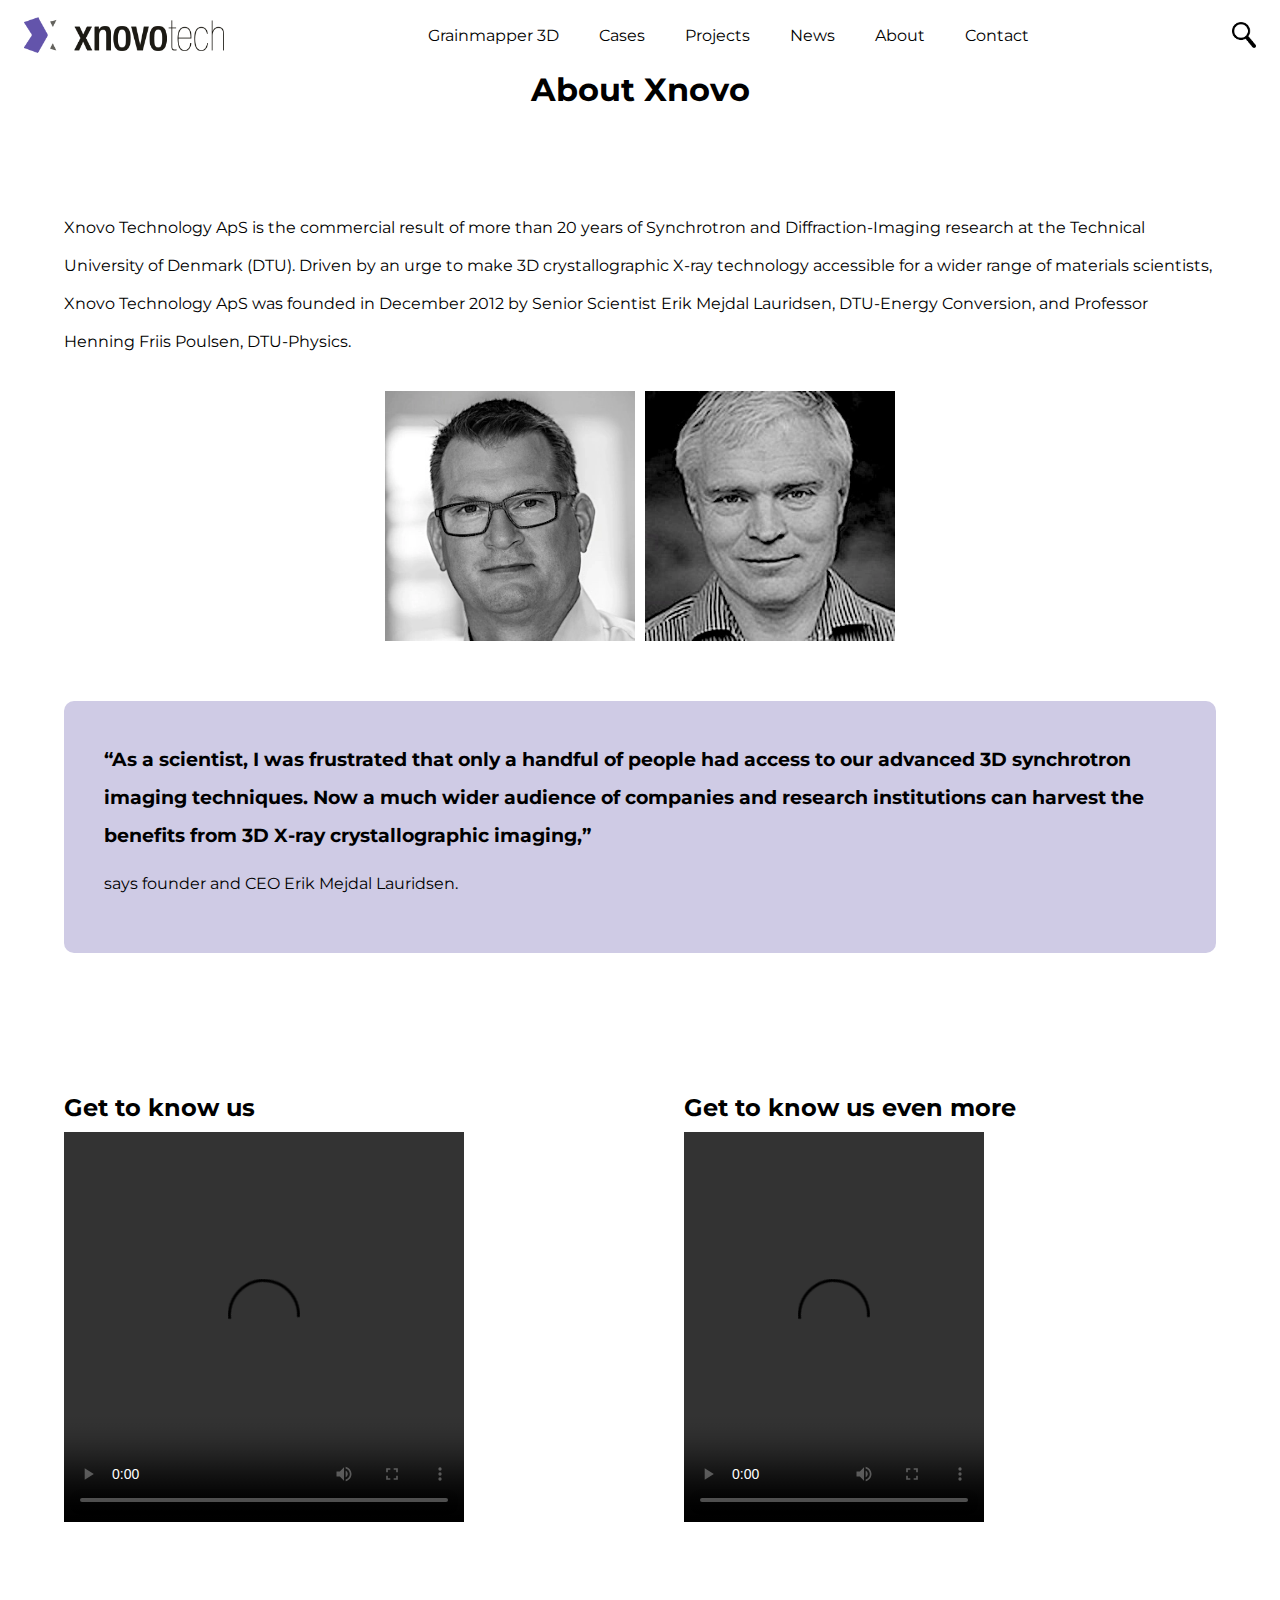
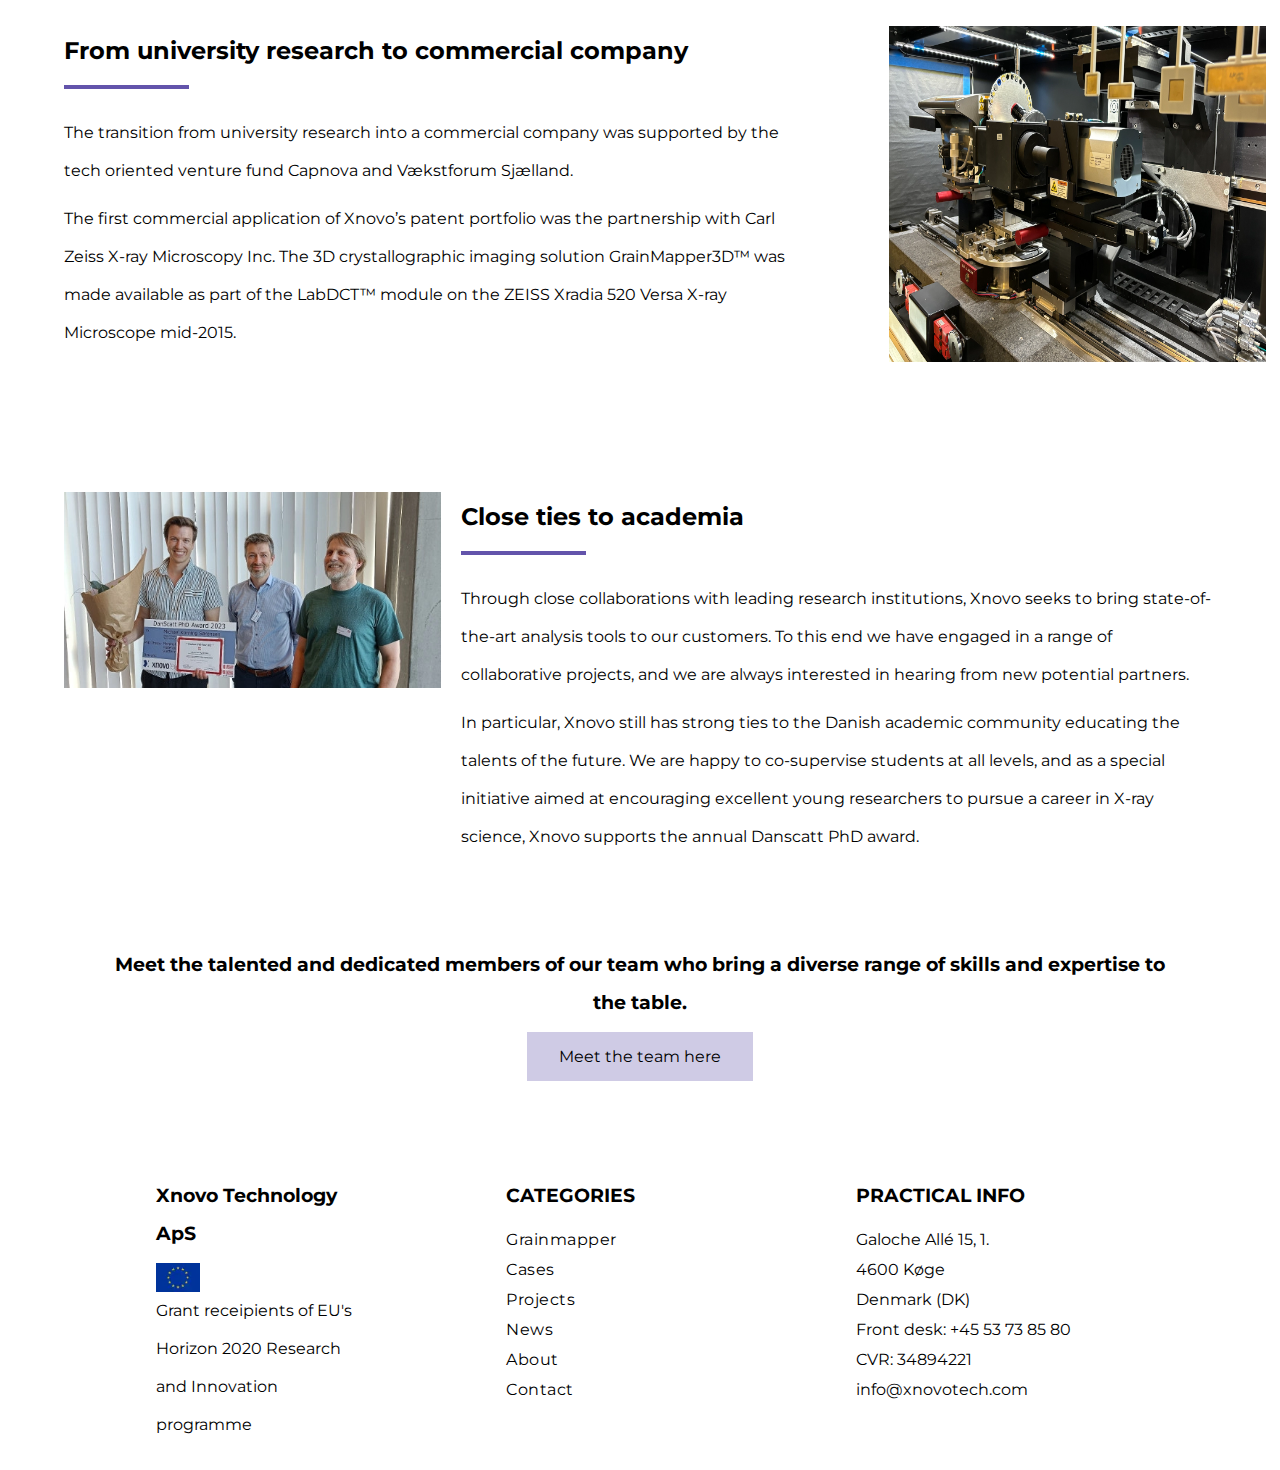
==== about.html @ a4679965 "header" ====
<!DOCTYPE html>
<html lang="da">

<head>
    <meta charset="UTF-8">
    <meta name="viewport" content="width=device-width, initial-scale=1.0">
    <title>About</title>
    <meta name="robots" content="noindex">

    <link rel="stylesheet" href="styles/general.css">
    <link rel="stylesheet" href="styles/about.css">
    <link rel="preconnect" href="https://fonts.gstatic.com" crossorigin>
    <link href="https://fonts.googleapis.com/css2?family=Montserrat&display=swap" rel="stylesheet">
    <link rel="preconnect" href="https://fonts.googleapis.com">
    <link rel="preconnect" href="https://fonts.gstatic.com" crossorigin>
    <link href="https://fonts.googleapis.com/css2?family=Montserrat:wght@700&display=swap" rel="stylesheet">
    <link rel="icon" href="img/favicon_io (4)/favicon.ico" type="image/x-icon" />
</head>

<body>
    <header>
        <nav>
            <ul class="navbar">
                <a href="index.html">
                    <img src="img/logo.webp" alt="Logo" class="logo">
                </a>
                <ul class="nav-menu">
                    <li><a href="grainmapper.html">Grainmapper 3D</a></li>
                    <li><a href="cases.html">Cases</a></li>
                    <li><a href="projects.html">Projects</a></li>
                    <li><a href="news.html">News</a></li>
                    <li><a class="active" href="about.html">About</a></li>
                    <li><a href="contact.html">Contact</a></li>
                </ul>
                <div class="hamburger">
                    <span class="bar"></span>
                    <span class="bar"></span>
                    <span class="bar"></span>
                </div>
                <div class="ikon">
                    <img src="img/sog.webp" id="sog_img" alt="Søg ikon" onclick="toggleSearch()" />
                </div>
            </ul>
            <div id="searchContainer">
                <input type="søg" id="searchInput" placeholder="Søg på hjemmesiden" />
                <button onclick="search()">Søg</button>
                <div id="searchResults"></div>
            </div>

        </nav>


    </header>
    <main>
        <h1>About Xnovo</h1>
        <div class="grid_1_1">
            <div class="text-container">
                <p>Xnovo Technology ApS is the commercial result of more than 20 years of Synchrotron and
                    Diffraction-Imaging research at the Technical University of Denmark (DTU).

                    Driven by an urge to make 3D crystallographic X-ray technology accessible for a wider range of
                    materials scientists, Xnovo Technology ApS was founded in December 2012 by Senior Scientist Erik
                    Mejdal Lauridsen, DTU-Energy Conversion, and Professor Henning Friis Poulsen, DTU-Physics.</p>
            </div>
            <div class="image-container">
                <img src="img/erikml.webp" alt="erik">
                <img src="img/hfp.webp" alt="henning">
            </div>
        </div>
        <div class="citat">
            <h3>“As a scientist, I was frustrated that only a handful of people had access to our advanced 3D
                synchrotron imaging techniques. Now a much wider audience of companies and research institutions can
                harvest the benefits from 3D X-ray crystallographic imaging,” </h3>
            <p>says founder and CEO Erik Mejdal
                Lauridsen.</p>
        </div>

        <div class="grid_1_2" id="videoes">
            <div>
                <h2>Get to know us</h2>
                <video controls src="http://signeaml.dk/kea/05_indhold/xnovo_short1.mp4" class="short_video"></video>
            </div>
            <div>
                <h2>Get to know us even more</h2>
                <video controls src="http://signeaml.dk/kea/05_indhold/xnovo_long.mp4" class="long_video"></video>
            </div>
        </div>

        <div class="grid_2_1">

            <div class="tekst">
                <h2>From university research to commercial company</h2>
                <hr>
                <p>The transition from university research into a commercial company was supported by the tech oriented
                    venture fund Capnova and Vækstforum Sjælland.</p>
                <p> The first commercial application of Xnovo’s patent portfolio was the partnership with Carl Zeiss
                    X-ray Microscopy Inc. The 3D crystallographic imaging solution GrainMapper3D™ was made available as
                    part of the LabDCT™ module on the ZEISS Xradia 520 Versa X-ray Microscope mid-2015.</p>
            </div>
            <div class="image-container3">
                <img src="img/about_xnovo.webp" alt="billede">
            </div>
        </div>

        <div class="grid_1_2" id="vendes_om">
            <div class="image-container2">
                <img src="img/phdpris.webp" alt="billede">
            </div>
            <div">
                <h2>Close ties to academia</h2>
                <hr>
                <p>Through close collaborations with leading research institutions, Xnovo seeks to bring
                    state-of-the-art analysis tools to our customers. To this end we have engaged in a range of
                    collaborative projects, and we are always interested in hearing from new potential partners.</p>
                <p>
                    In particular, Xnovo still has strong ties to the Danish academic community educating the talents of
                    the future. We are happy to co-supervise students at all levels, and as a special initiative aimed
                    at encouraging excellent young researchers to pursue a career in X-ray science, Xnovo supports the
                    annual Danscatt PhD award.</p>
        </div>
        </div>
        <div class="meet_team">
            <h3>Meet the talented and dedicated members of our team who bring a diverse range of skills and expertise to
                the table.</h3>
            <div id="knap"> <a href="contact.html"><button>Meet the team here</button></a>
            </div>
    </main>
    <footer>
        <div class="row footer-columns">
            <article>
                <h3 class="footer-column_title">Xnovo Technology ApS</h3>
                <img src="img/eu_small.webp" alt="billede af eu-flag">
                <p>Grant receipients of EU's Horizon 2020 Research and Innovation programme</p>


            </article>
            <article>
                <h3 class="footer-column_title">CATEGORIES</h3>
                <ul class="footer-column_list">
                    <li> <a href="grainmapper.html">Grainmapper</a></li>
                    <li> <a href="cases.html">Cases</a></li>
                    <li> <a href="projects.html">Projects</a></li>
                    <li> <a href="news.html">News</a></li>
                    <li> <a href="about.html">About</a></li>
                    <li> <a href="contact.html">Contact</a></li>
                </ul>
            </article>
            <article>
                <h3 class="footer-column_title">PRACTICAL INFO</h3>
                <ul class="footer-column_list">
                    <li>Galoche Allé 15, 1.</li>
                    <li>4600 Køge</li>
                    <li>Denmark (DK)</li>
                    <li>Front desk: +45 53 73 85 80</li>
                    <li>CVR: 34894221</li>
                    <li>info@xnovotech.com</li>
                </ul>
            </article>
        </div>
    </footer>
    <script src="java.js"></script>
</body>

</html>
---- styles/general.css ----
/** @format */

* {
  margin: 0;
  padding: 0;
  box-sizing: border-box;
}

img {
  width: 100%;
  height: auto;
  display: block;
}

body {
  margin: 0;
  font-family: "Montserrat", sans-serif;
}

main {
  padding-left: 5%;
  padding-right: 5%;
}

.footer {
  background-color: #cfcbe5;
}

footer img {
  width: 20%;
}

.row {
  display: flex;
  flex-direction: row;
  max-width: 62.5rem;
  margin-right: auto;
  margin-left: auto;
  gap: 100px;
}

.footer-columns > * {
  padding: 1rem;
  flex-basis: 25%;
}

.footer-column_list {
  list-style: none;
  line-height: 30px;
}

.footer-column_title {
  padding-bottom: 10px;
}

.footer-column_list a {
  letter-spacing: 0.5px;
  text-transform: initial;
  font-weight: normal;
  color: black;
  text-decoration: none;
  padding-top: 10px;
}

.footer-column_list a:hover {
  color: #6354ab;
}

@media (min-width: 850px) {
  .grid_1_1 {
    display: grid;
    grid-template-columns: 1fr 1fr;
    gap: 20px;
    padding-top: 100px;
  }
  .grid_2_1 {
    display: grid;
    grid-template-columns: 2fr 1fr;
    gap: 20px;
    padding-top: 100px;
  }
  .grid_1_2 {
    display: grid;
    grid-template-columns: 1fr 2fr;
    gap: 20px;
    padding-top: 100px;
  }

  .navbar {
    min-height: 70px;
    display: flex;
    justify-content: space-between;
    align-items: center;
    padding: 0 24px;
  }

  .nav-menu {
    display: flex;
    justify-content: space-between;
    align-items: center;
    gap: 40px;
  }
}

li {
  list-style: none;
}
a {
  color: black;
  text-decoration: none;
}

.logo {
  width: 200px;
}

.ikon {
  width: 24px;
  justify-self: end;
}

.nav-menu :hover {
  background-color: #6354ab;
}

.hamburger {
  display: none;
  cursor: pointer;
}

@media (max-width: 850px) {
  .nav-menu {
    display: flex;
    justify-content: space-between;
    min-height: 70px;
    align-items: center;
    gap: 30px;
  }
  .bar {
    display: block;
    width: 25px;
    height: 3px;
    margin: 5px auto;
    -webkit-transition: all 0.3s ease-in-out;
    transition: all 0.3s ease-in-out;
    background-color: black;
  }
  .hamburger {
    display: block;
  }
  .hamburger.active .bar:nth-child(2) {
    opacity: 0;
  }
  .hamburger.active .bar:nth-child(1) {
    transform: translateY(8px) rotate(45deg);
  }
  .hamburger.active .bar:nth-child(13) {
    transform: translateY(-8px) rotate(-45deg);
  }

  .nav-menu {
    position: fixed;
    left: -100%;
    top: 70px;
    gap: 0;
    flex-direction: column;
    background-color: #6354ab;
    width: 100%;
    text-align: center;
    transition: 0.3s;
  }
  .nav-menu li a {
    margin: 16px 0;
  }

  .nav-menu .active {
    left: 0;
  }

  .navbar {
    min-height: 70px;
    display: grid;
    grid-template-columns: 6fr 0.5fr 0.75fr;
    align-items: center;
    padding: 0 24px;
  }
}
---- styles/about.css ----
/** @format */

h1 {
  text-align: center;
}

h2 {
  padding-top: 10px;
}

p,
h3,
h4 {
  line-height: 38px;
  padding-bottom: 10px;
}

hr {
  display: block;
  width: 125px;
  height: 4px;
  background: #6354ab;
  margin: 20px 0 25px 0;
  border: 0;
}

.citat {
  background: #cfcbe5;
  padding: 40px;
  border-radius: 10px;
  margin-top: 60px;
}
.meet_team {
  text-align: center;
  margin: 80px 50px 80px 50px;
}
button {
  background-color: #cfcbe5;
  border: none;
  padding: 15px 32px;
  text-align: center;
  text-decoration: none;
  display: inline-block;
  font-size: 16px;
  font-family: "Montserrat", sans-serif;
  object-position: 100%;
}

button:hover {
  box-shadow: 0 12px 16px 0 rgba(0, 0, 0, 0.24),
    0 17px 50px 0 rgba(0, 0, 0, 0.19);
}

.grid_1_1 {
  display: flex;
  flex-direction: column;
  align-content: center;
}

.short_video {
  height: 400px;
  width: 400px;
  padding-top: 10px;
}

.long_video {
  height: 400px;
  width: auto;
  padding-top: 10px;
}

#videoes {
  justify-items: center;
}

@media (max-width: 800px) {
  .long_video {
    width: 100%;
    height: auto;
  }
}

.image-container img {
  max-width: 100%;
  height: auto;
  width: 250px;
}

.image-container {
  display: flex;
  gap: 10px;
  justify-content: center;
}

.text-container p {
  margin: 0;
}

.grid_1_2 {
  align-content: center;
  justify-content: space-between;
  margin-top: 30px;
}

.grid_1_3 {
  display: flex;
  flex-direction: row-reverse;
  align-content: center;
  justify-content: space-between;
  margin-top: 100px;
}

.image-container3 {
  width: 100%;
  display: flex;
  gap: 10px;
  margin-left: 50px;
}

.image-container3 img {
  max-width: 100%;
  height: auto;
  width: 400px;
}

#searchContainer {
  display: none;
  position: absolute;
  top: 40px;
  right: 20px;
  background-color: #fff;
  box-shadow: 0 2px 5px rgba(0, 0, 0, 0.1);
  padding: 10px;
  border-radius: 4px;
}

#searchContainer.active {
  display: block;
}

.scearch {
  display: flex;
  flex-direction: row;
  flex-wrap: nowrap;
  justify-content: space-between;
  align-items: center;
  padding: 10px;
}

#searchInput {
  width: 150px;
  padding: 8px;
  border: 1px solid #ccc;
  border-radius: 4px;
  margin-right: 5px;
}

#searchInput:focus {
  outline: none;
  border-color: #6354ab;
}

#searchButton {
  background-color: #6354ab;
  border: none;
  padding: 10px;
  border-radius: 4px;
  cursor: pointer;
}
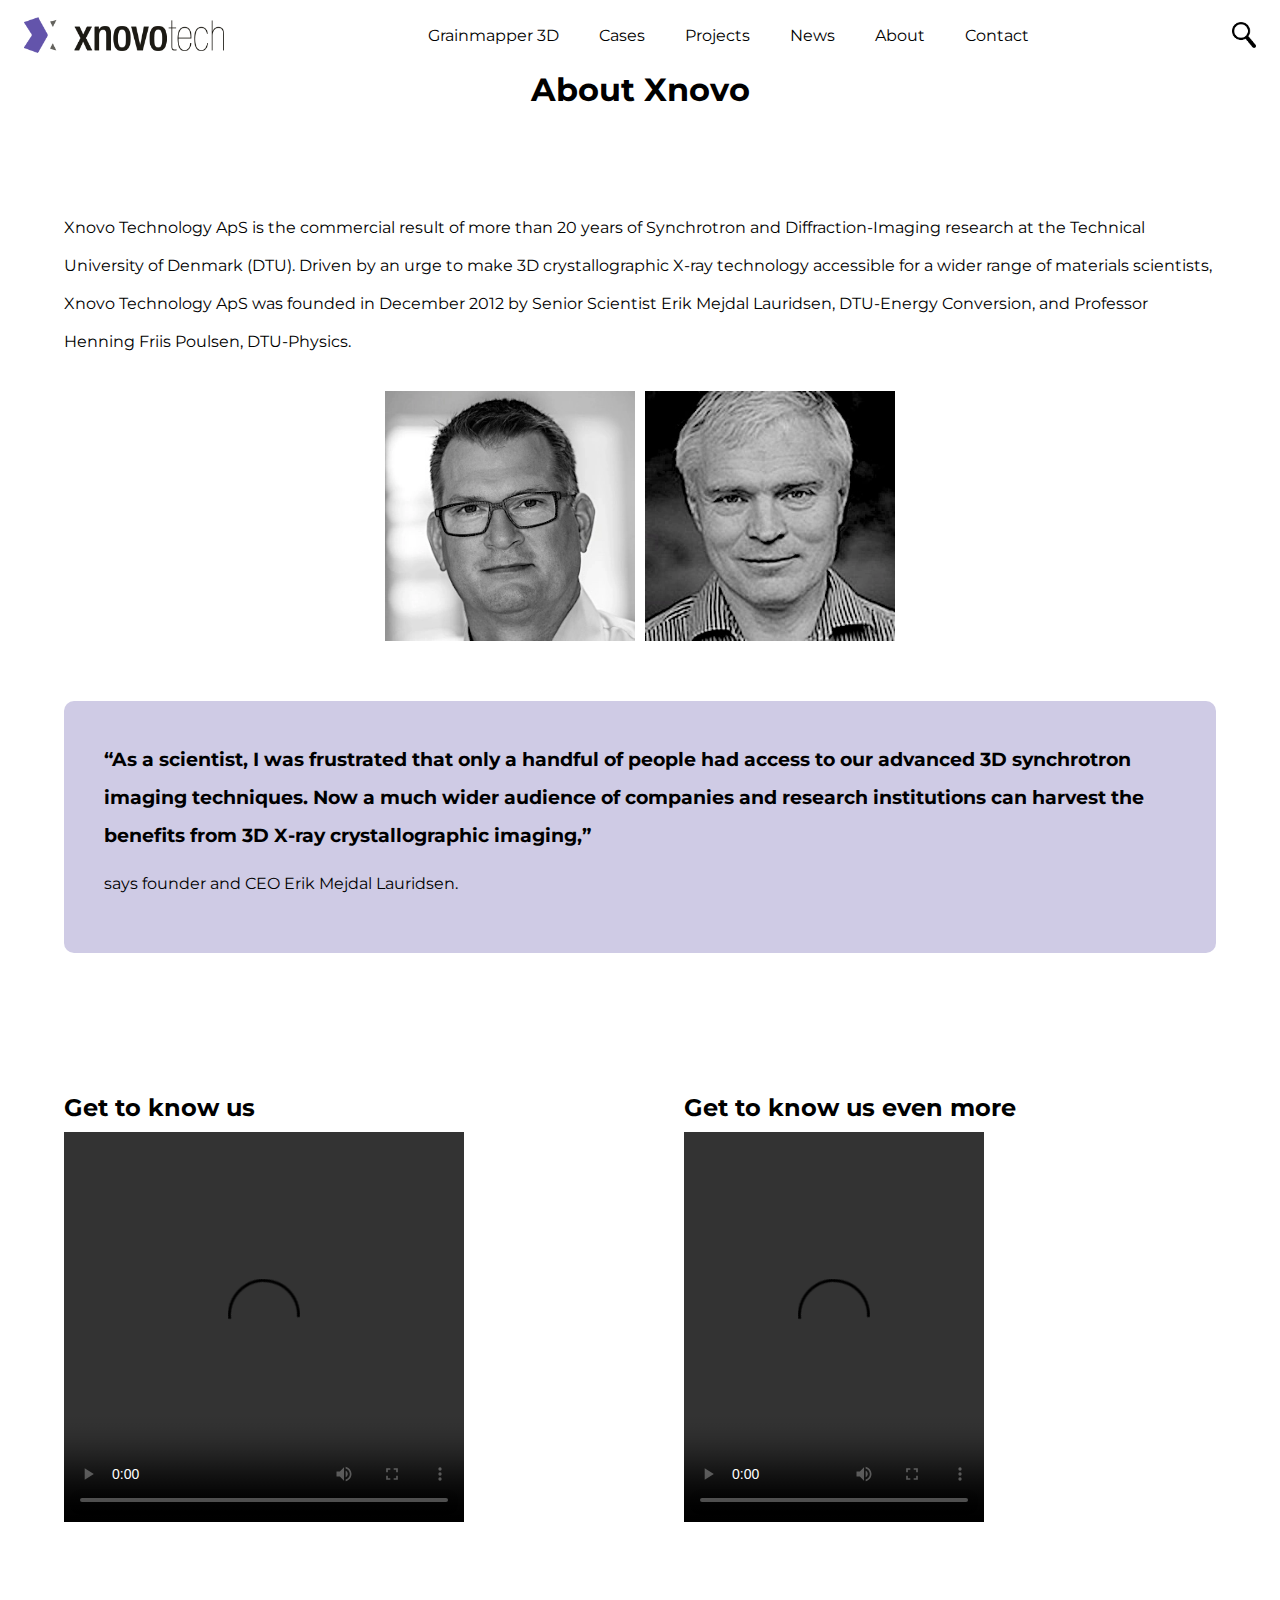
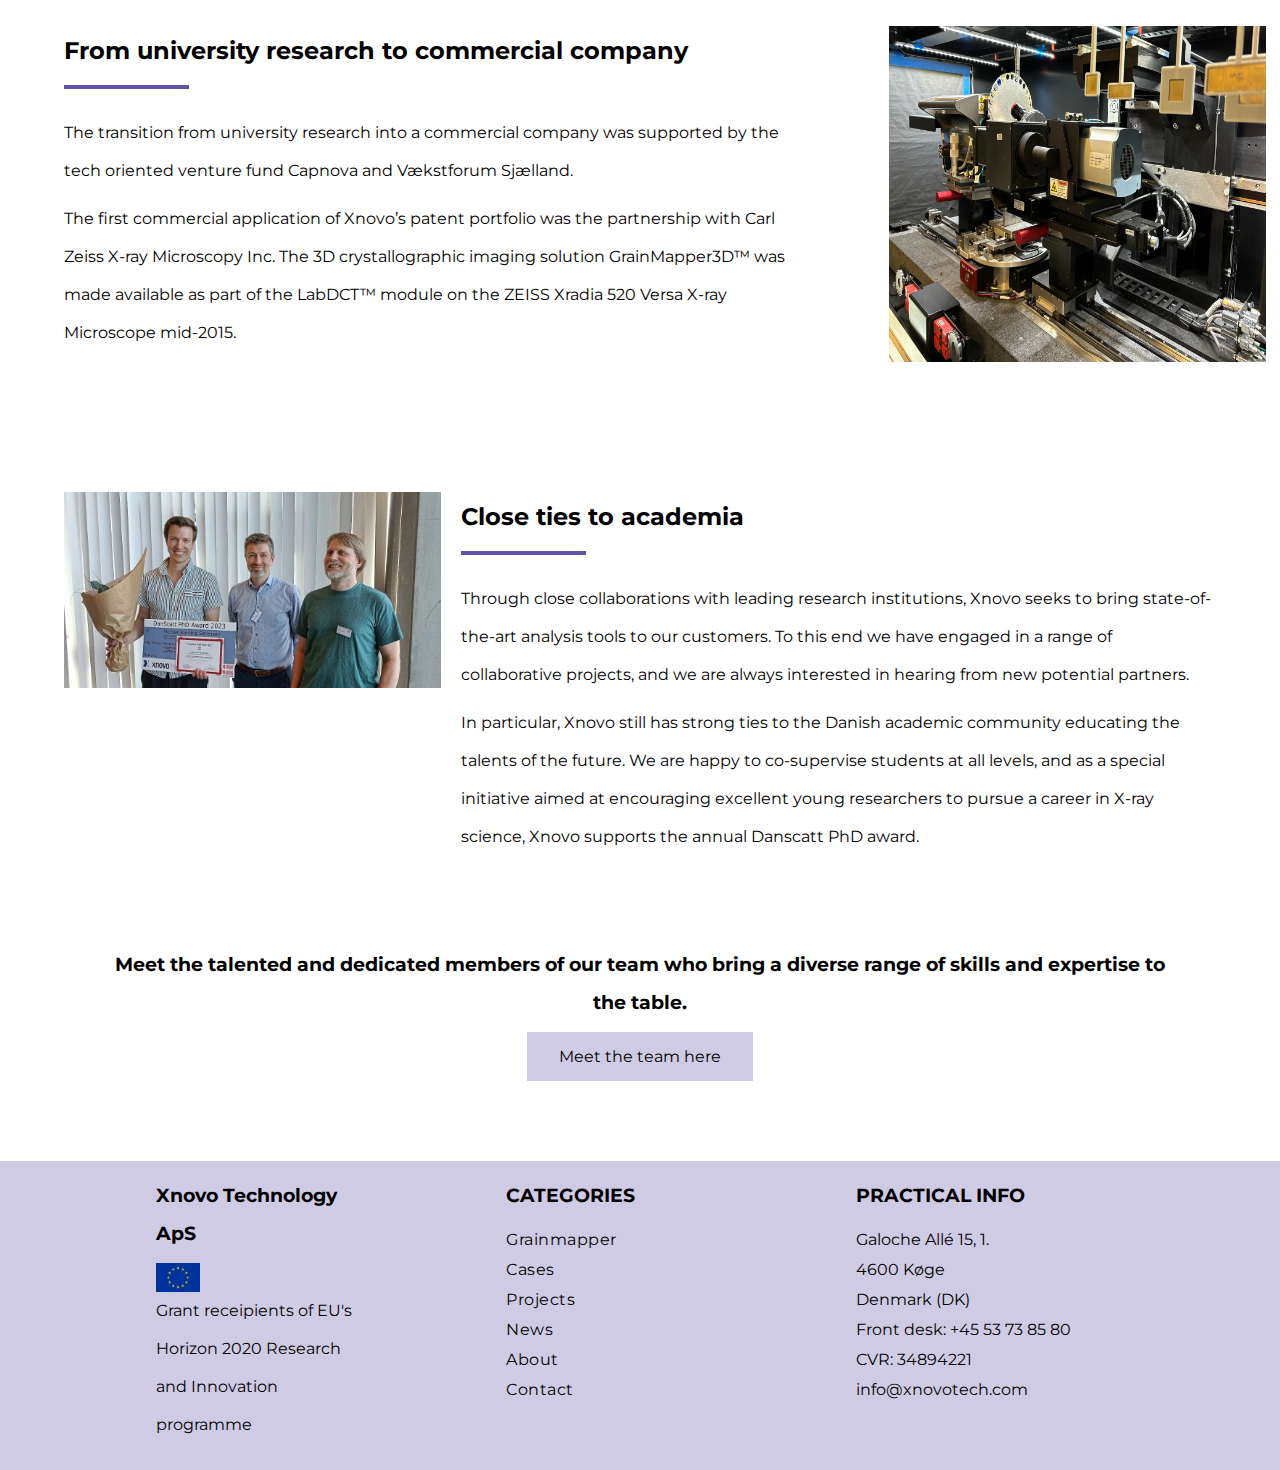
==== commit 276edaf9: "tilføjet rigtig short video" ====
--- a/about.html
+++ b/about.html
@@ -78,7 +78,7 @@
         <div class="grid_1_2" id="videoes">
             <div>
                 <h2>Get to know us</h2>
-                <video controls src="http://signeaml.dk/kea/05_indhold/xnovo_short1.mp4" class="short_video"></video>
+                <video controls src="http://signeaml.dk/kea/05_indhold/xnovo_short2.mp4" class="short_video"></video>
             </div>
             <div>
                 <h2>Get to know us even more</h2>
--- a/styles/general.css
+++ b/styles/general.css
@@ -22,7 +22,7 @@
   padding-right: 5%;
 }
 
-.footer {
+footer {
   background-color: #cfcbe5;
 }
 
@@ -63,7 +63,9 @@
 }
 
 .footer-column_list a:hover {
-  color: #6354ab;
+  color: #cfcbe5;
+  padding: 10px;
+  border-radius: 10px;
 }
 
 @media (min-width: 850px) {
@@ -120,7 +122,9 @@
 }
 
 .nav-menu :hover {
-  background-color: #6354ab;
+  background-color: #cfcbe5;
+  padding: 2px 6px;
+  border-radius: 5px;
 }
 
 .hamburger {
@@ -154,7 +158,7 @@
   .hamburger.active .bar:nth-child(1) {
     transform: translateY(8px) rotate(45deg);
   }
-  .hamburger.active .bar:nth-child(13) {
+  .hamburger.active .bar:nth-child(3) {
     transform: translateY(-8px) rotate(-45deg);
   }
 
@@ -164,11 +168,18 @@
     top: 70px;
     gap: 0;
     flex-direction: column;
-    background-color: #6354ab;
+    background-color: white;
     width: 100%;
     text-align: center;
+    line-height: 50px;
     transition: 0.3s;
+    padding: 30px;
   }
+
+  .nav-menu.active {
+    left: 0;
+  }
+
   .nav-menu li a {
     margin: 16px 0;
   }
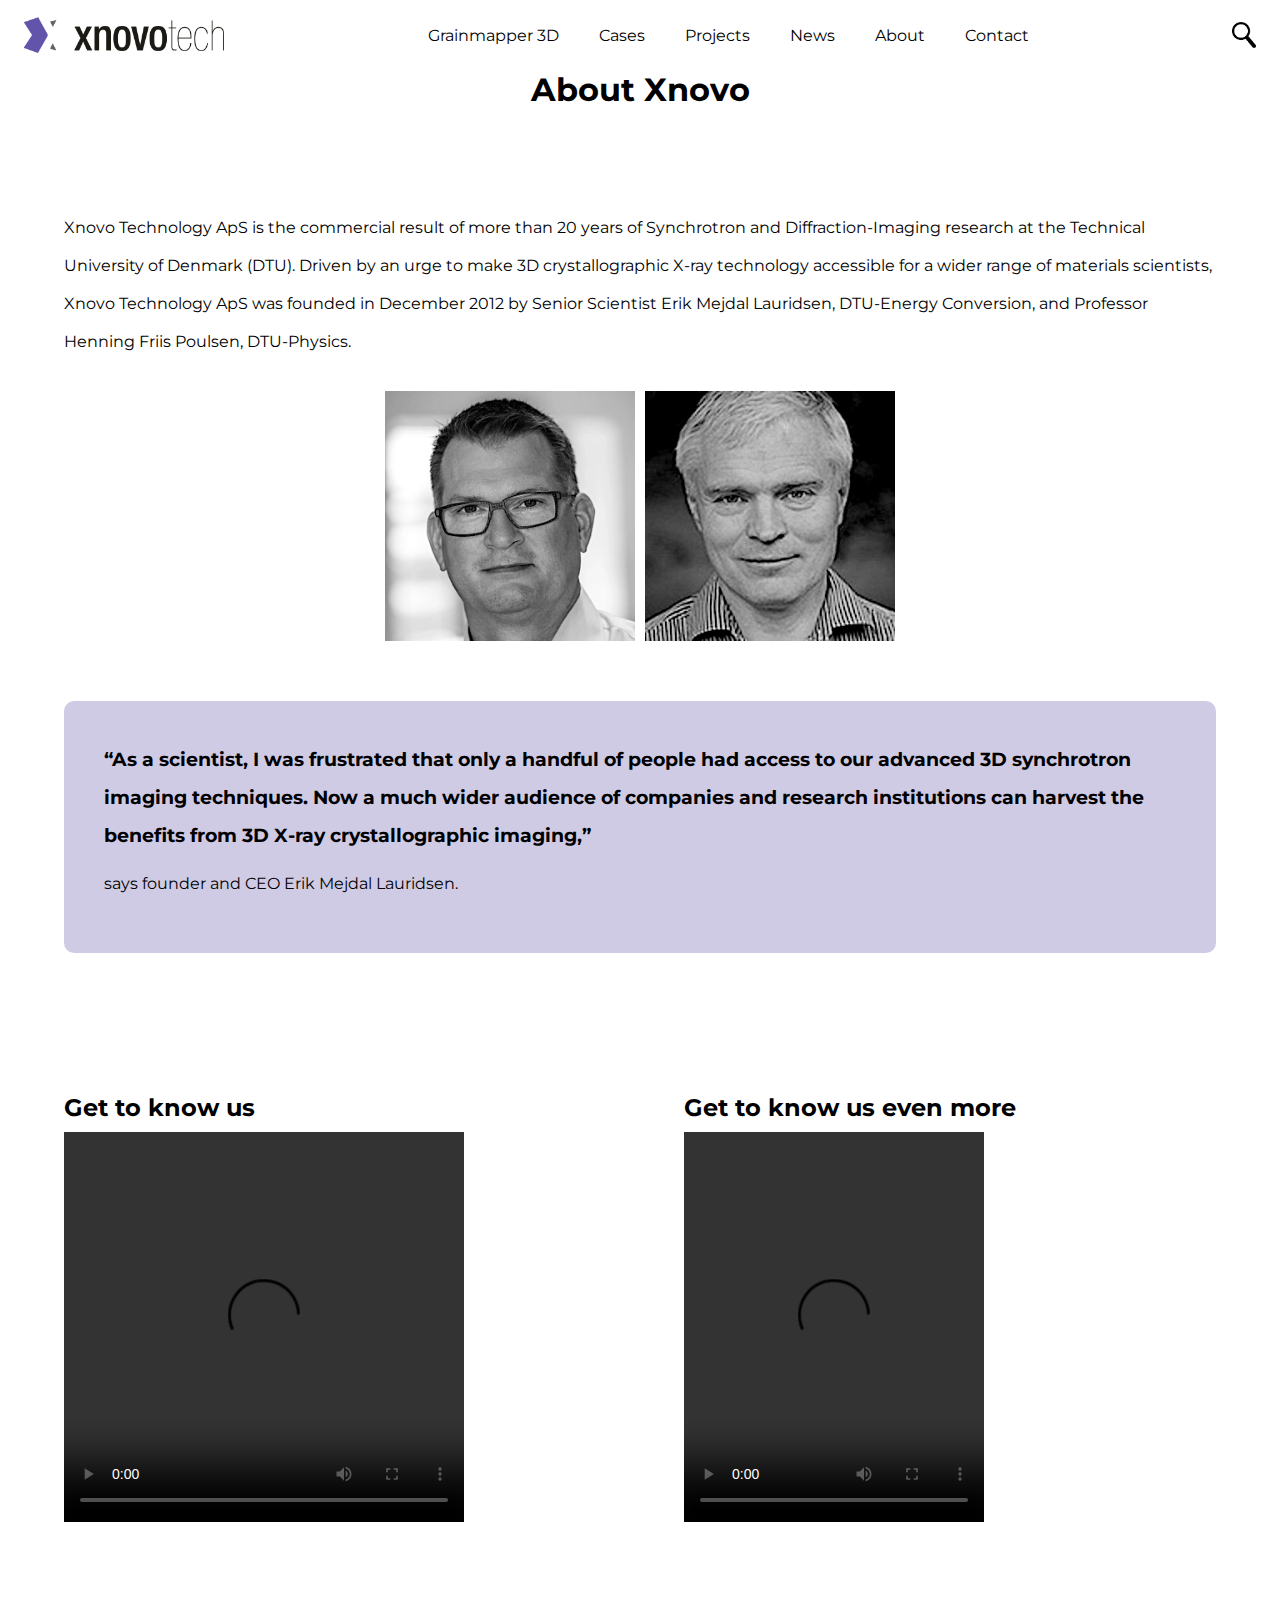
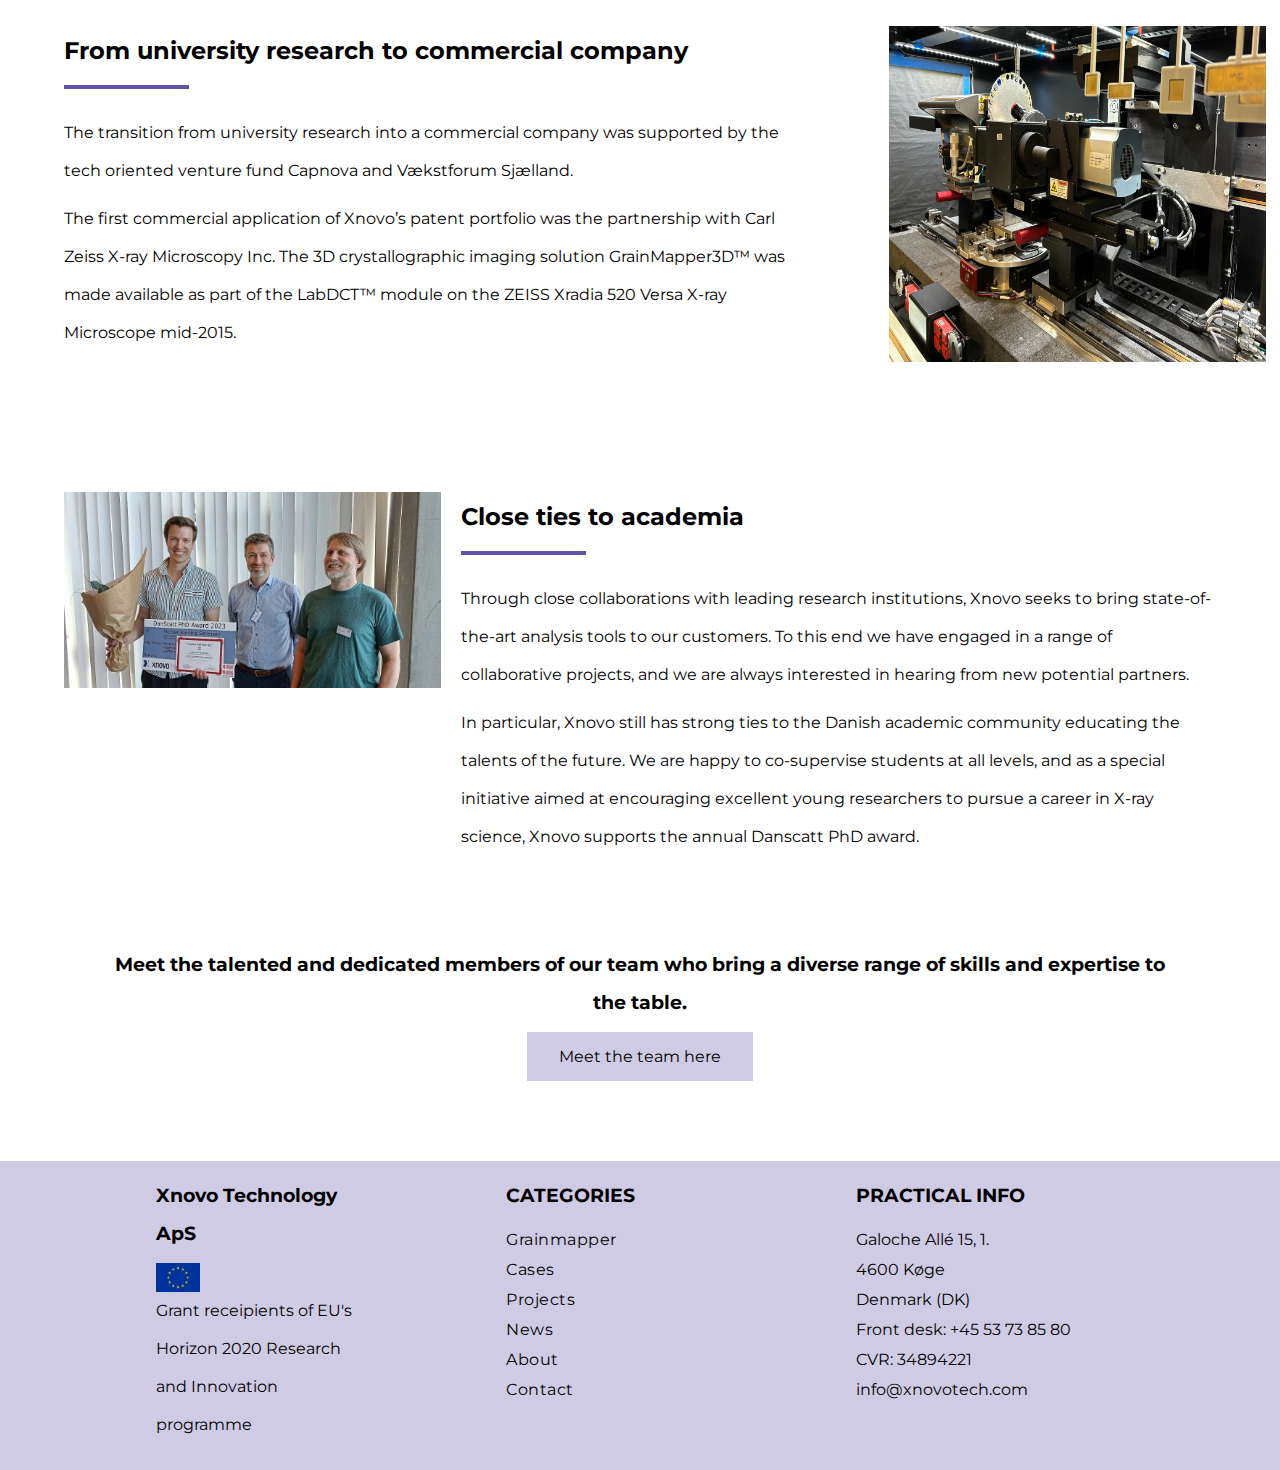
==== commit 58a21fae: "fjerne søgefelt" ====
--- a/about.html
+++ b/about.html
@@ -41,12 +41,6 @@
                     <img src="img/sog.webp" id="sog_img" alt="Søg ikon" onclick="toggleSearch()" />
                 </div>
             </ul>
-            <div id="searchContainer">
-                <input type="søg" id="searchInput" placeholder="Søg på hjemmesiden" />
-                <button onclick="search()">Søg</button>
-                <div id="searchResults"></div>
-            </div>
-
         </nav>
 
 
@@ -78,7 +72,7 @@
         <div class="grid_1_2" id="videoes">
             <div>
                 <h2>Get to know us</h2>
-                <video controls src="http://signeaml.dk/kea/05_indhold/xnovo_short2.mp4" class="short_video"></video>
+                <video controls src="http://signeaml.dk/kea/05_indhold/xnovo_short1.mp4" class="short_video"></video>
             </div>
             <div>
                 <h2>Get to know us even more</h2>
--- a/styles/general.css
+++ b/styles/general.css
@@ -178,6 +178,7 @@
 
   .nav-menu.active {
     left: 0;
+    z-index: 2;
   }
 
   .nav-menu li a {
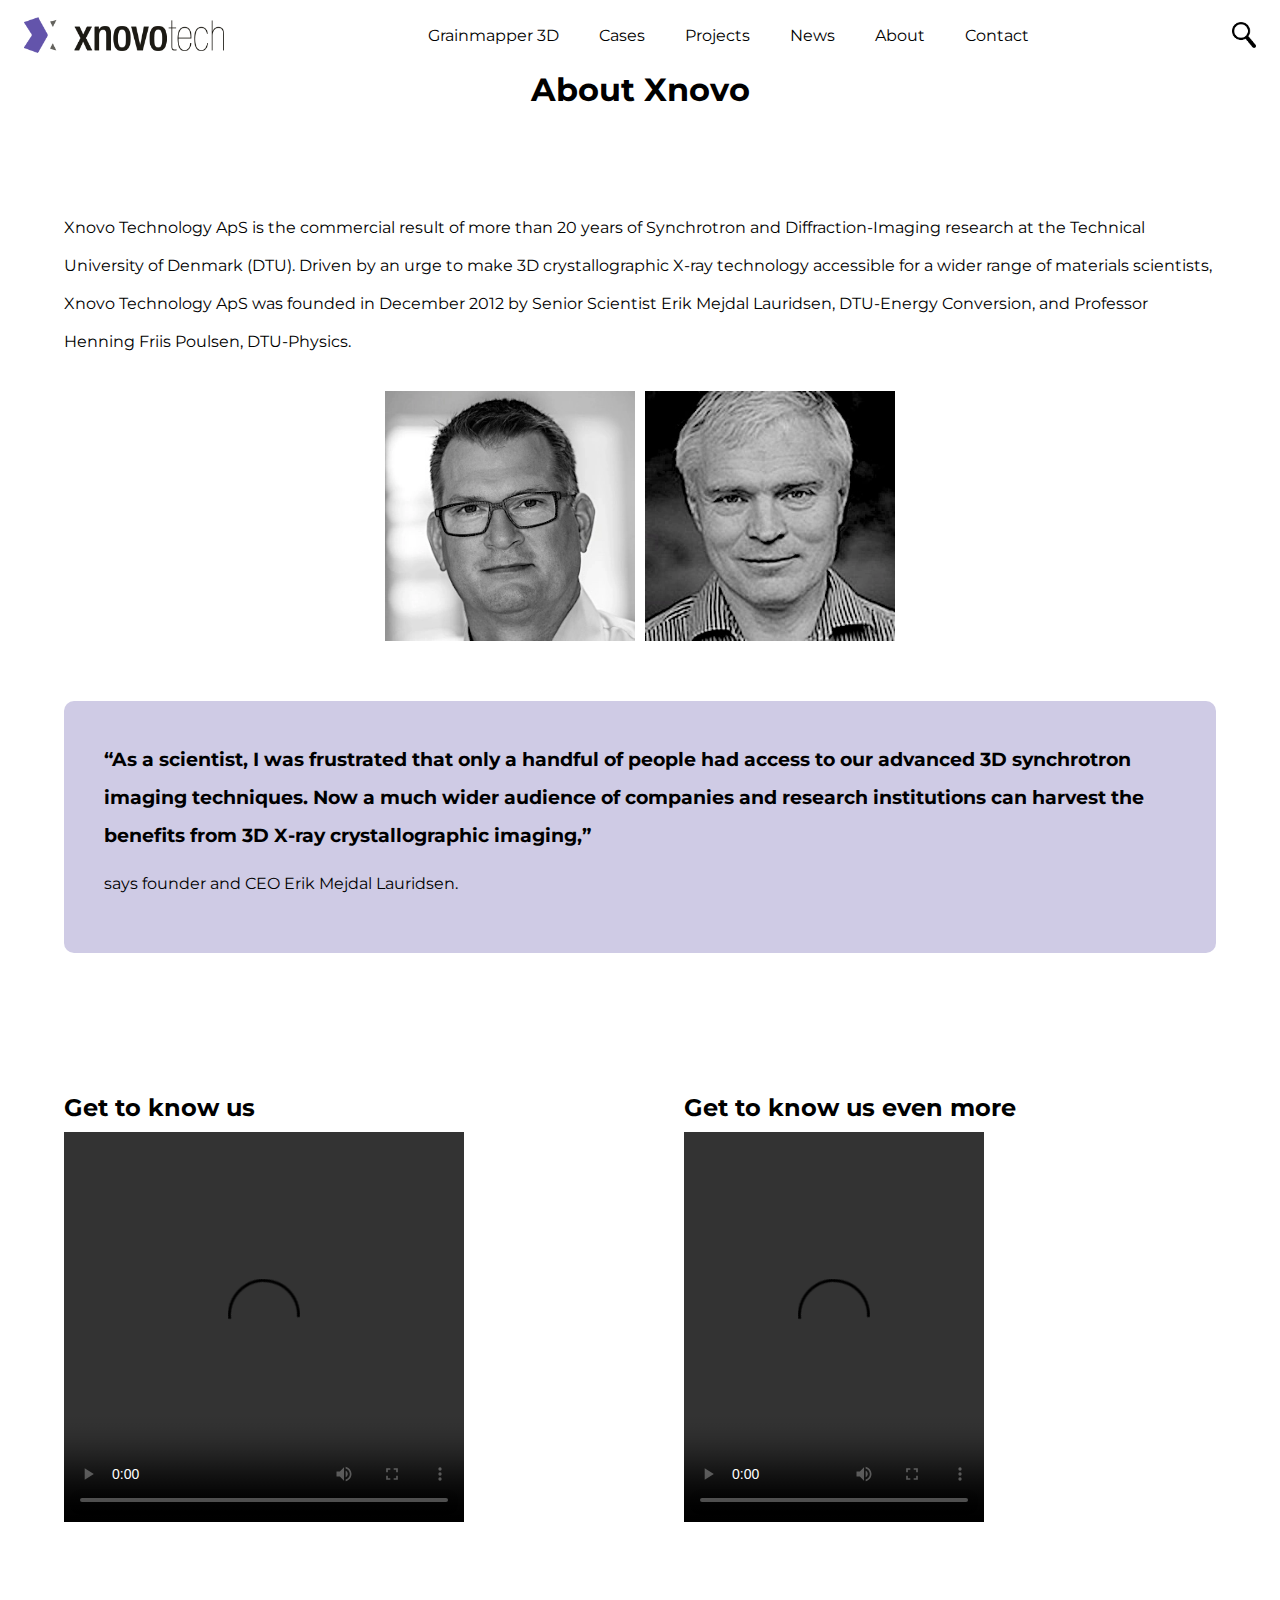
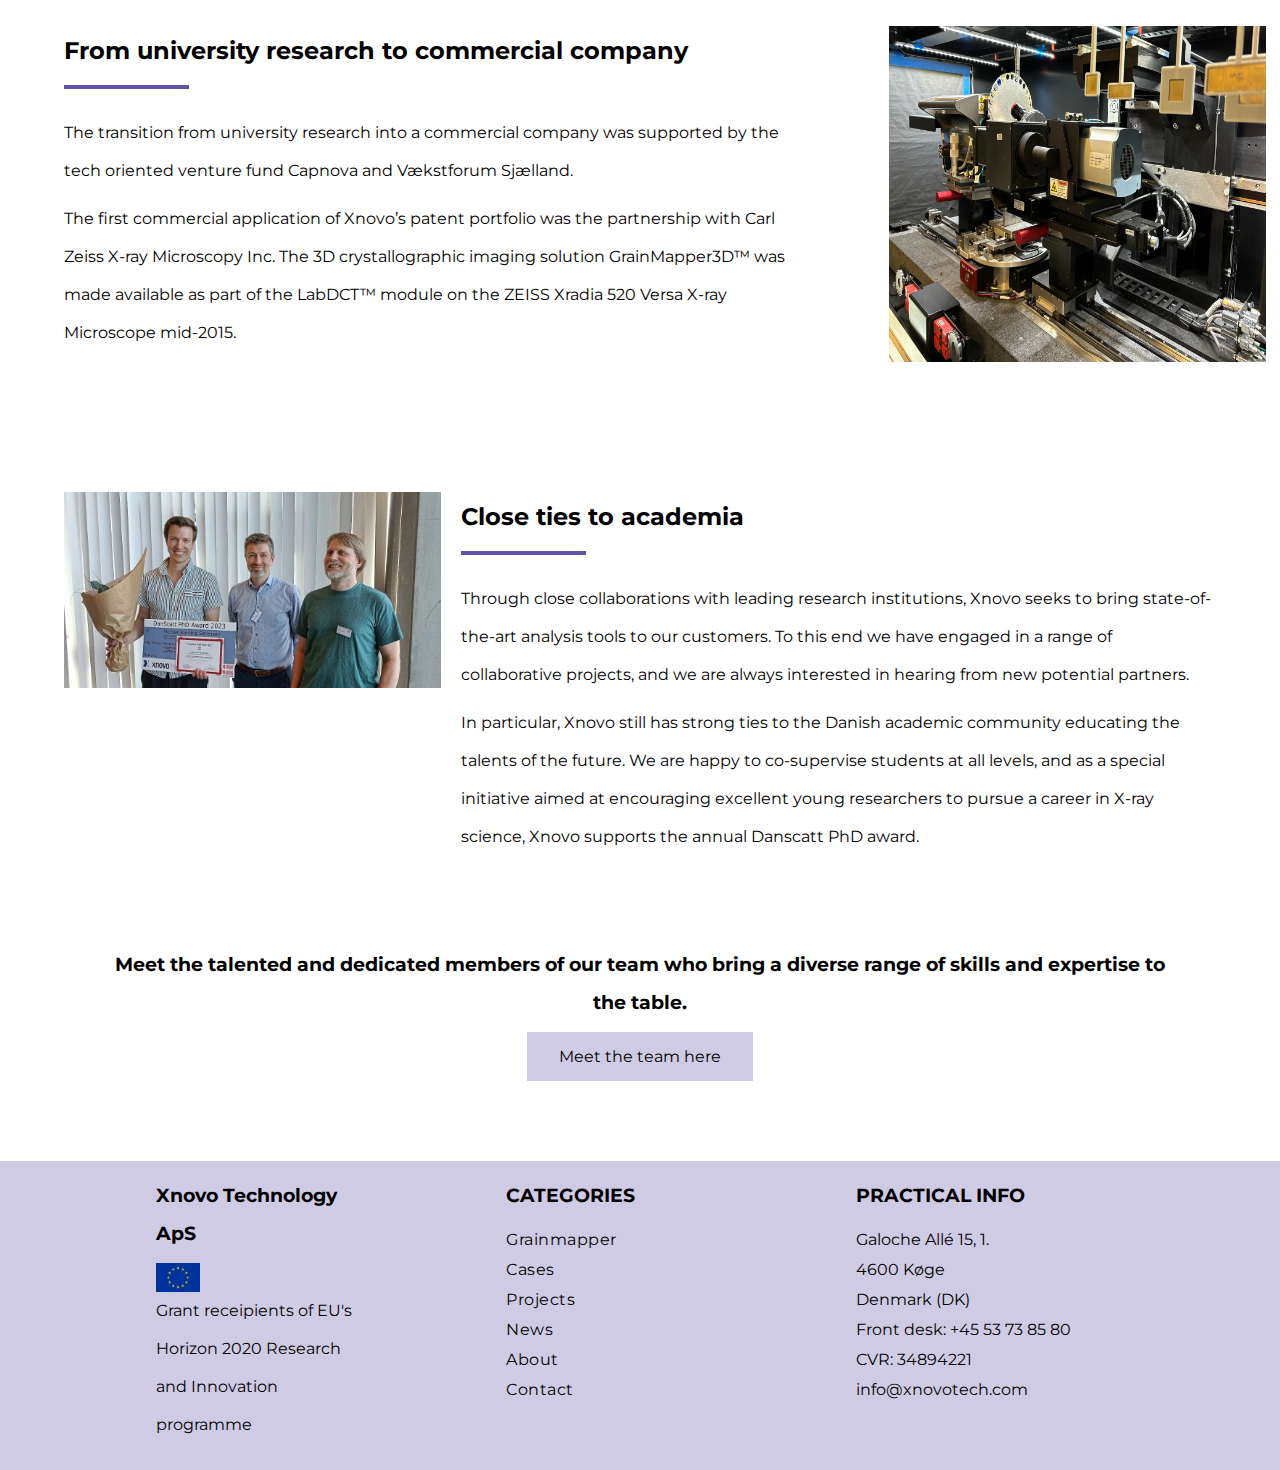
==== commit c17570ab: "Merge branch 'master' of https://github.com/sarah0002/virksomhedssite" ====
--- a/about.html
+++ b/about.html
@@ -72,7 +72,7 @@
         <div class="grid_1_2" id="videoes">
             <div>
                 <h2>Get to know us</h2>
-                <video controls src="http://signeaml.dk/kea/05_indhold/xnovo_short1.mp4" class="short_video"></video>
+                <video controls src="http://signeaml.dk/kea/05_indhold/xnovo_short2.mp4" class="short_video"></video>
             </div>
             <div>
                 <h2>Get to know us even more</h2>
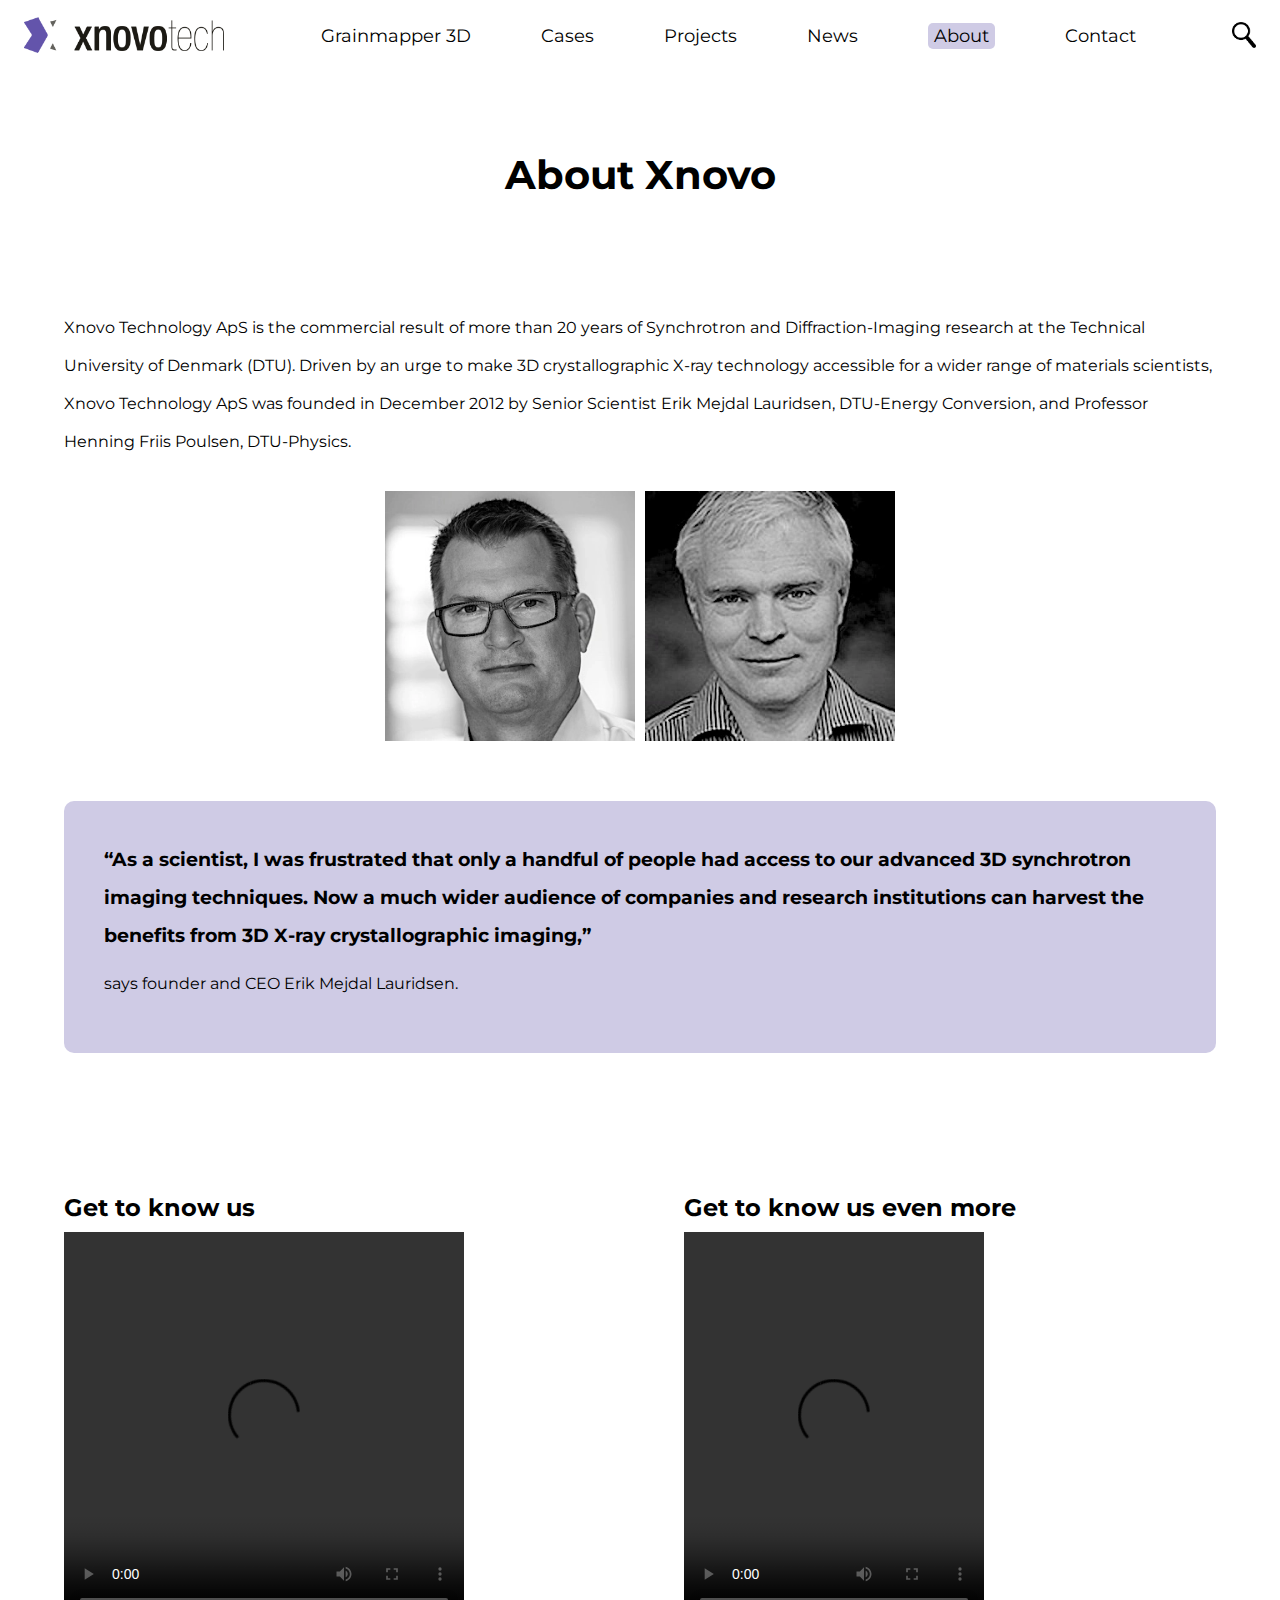
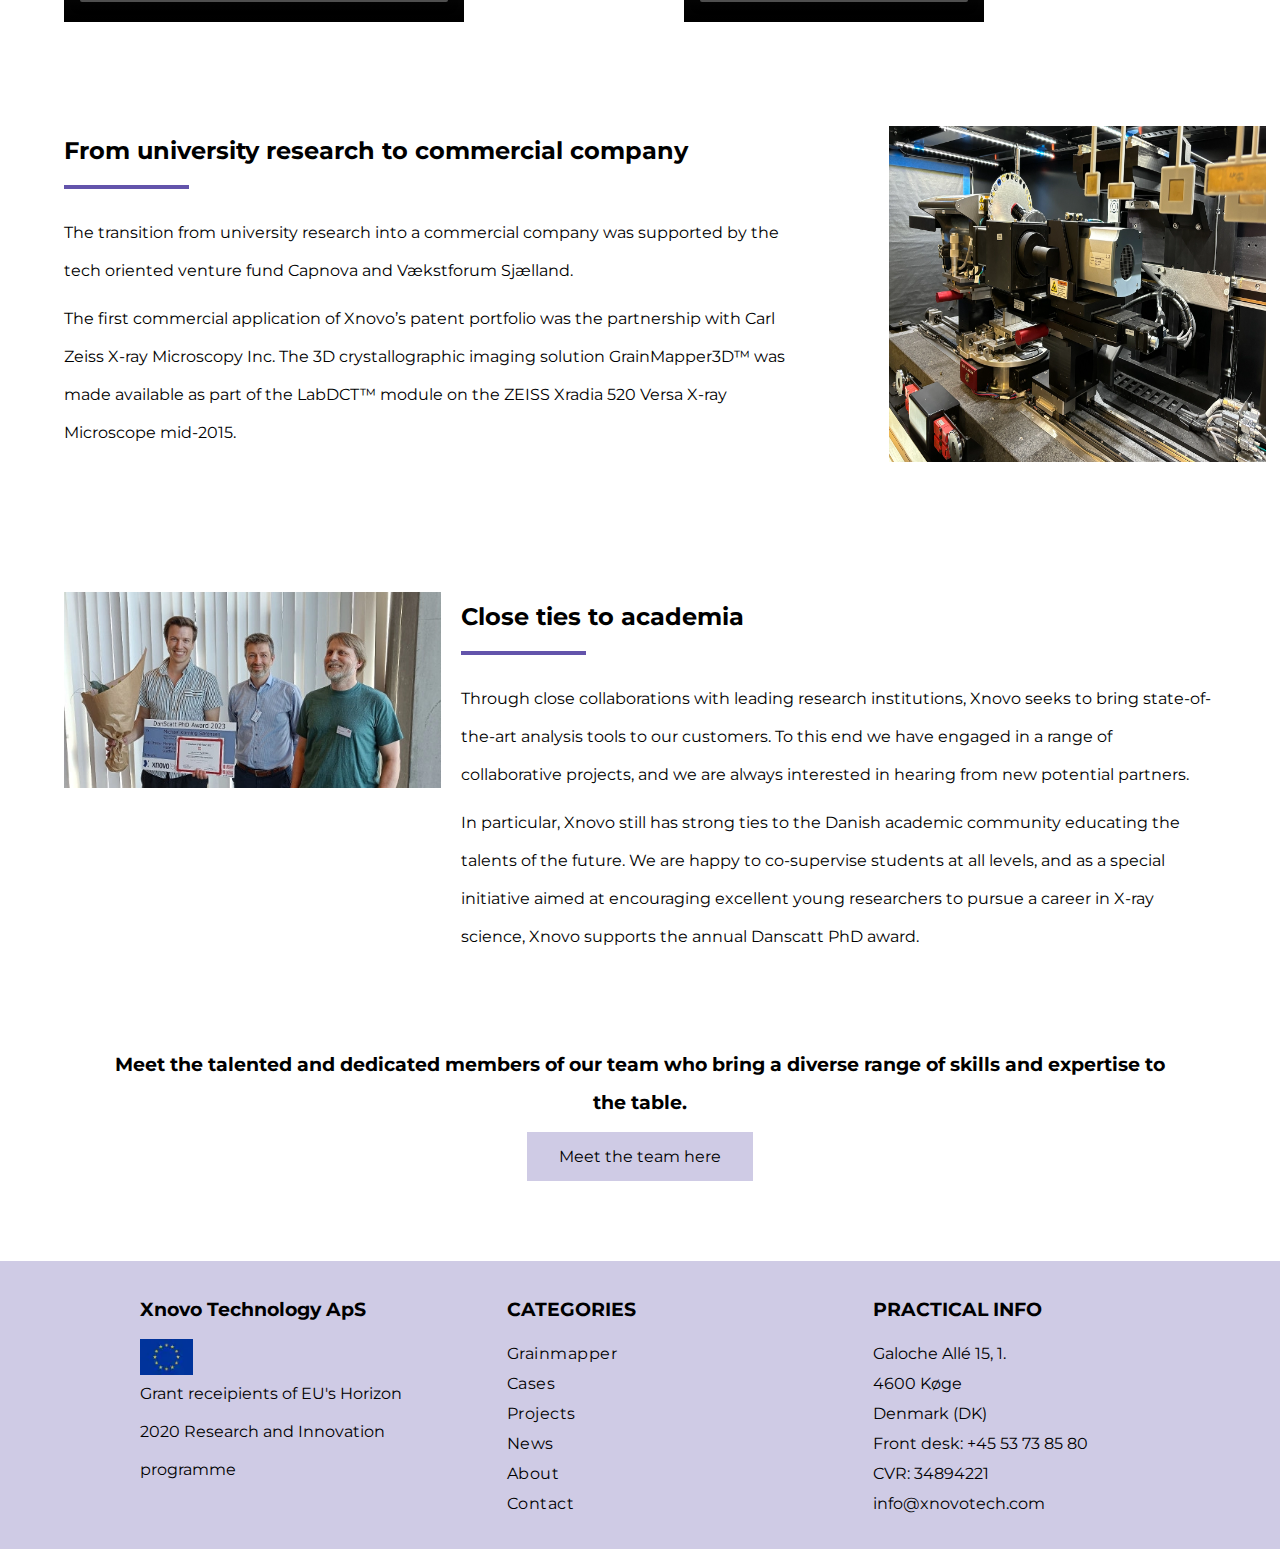
==== commit 4657a23e: "footer" ====
--- a/about.html
+++ b/about.html
@@ -120,7 +120,7 @@
             </div>
     </main>
     <footer>
-        <div class="row footer-columns">
+        <div class="grid_1_1_1">
             <article>
                 <h3 class="footer-column_title">Xnovo Technology ApS</h3>
                 <img src="img/eu_small.webp" alt="billede af eu-flag">
--- a/styles/general.css
+++ b/styles/general.css
@@ -30,16 +30,7 @@
   width: 20%;
 }
 
-.row {
-  display: flex;
-  flex-direction: row;
-  max-width: 62.5rem;
-  margin-right: auto;
-  margin-left: auto;
-  gap: 100px;
-}
-
-.footer-columns > * {
+.footer-columns {
   padding: 1rem;
   flex-basis: 25%;
 }
@@ -100,7 +91,30 @@
     display: flex;
     justify-content: space-between;
     align-items: center;
-    gap: 40px;
+    gap: 70px;
+    font-size: 18px;
+    padding-top: 2px;
+  }
+
+  .nav-menu .active {
+    display: flex;
+    justify-content: space-between;
+    align-items: center;
+    gap: 70px;
+    font-size: 18px;
+    padding-top: 2px;
+    background-color: #cfcbe5;
+    padding: 2px 6px;
+    border-radius: 5px;
+  }
+  .grid_1_1_1 {
+    display: grid;
+    grid-template-columns: 1fr 1fr 1fr;
+    max-width: 62.5rem;
+    margin-right: auto;
+    margin-left: auto;
+    gap: 100px;
+    padding: 30px 0 30px 0;
   }
 }
 
@@ -119,6 +133,10 @@
 .ikon {
   width: 24px;
   justify-self: end;
+}
+
+.eu_img {
+  padding: 5px;
 }
 
 .nav-menu :hover {
@@ -132,7 +150,7 @@
   cursor: pointer;
 }
 
-@media (max-width: 850px) {
+@media (max-width: 1130px) {
   .nav-menu {
     display: flex;
     justify-content: space-between;
@@ -192,8 +210,15 @@
   .navbar {
     min-height: 70px;
     display: grid;
-    grid-template-columns: 6fr 0.5fr 0.75fr;
+    grid-template-columns: 6fr 0.5fr 0.5fr;
     align-items: center;
     padding: 0 24px;
   }
-}
+
+  .grid_1_1_1 {
+    display: grid;
+    grid-template-rows: 0.5fr 1fr 1fr;
+    gap: 20px;
+    padding: 30px;
+  }
+}
--- a/styles/about.css
+++ b/styles/about.css
@@ -2,6 +2,9 @@
 
 h1 {
   text-align: center;
+  padding: 10px;
+  padding-top: 80px;
+  font-size: 40px;
 }
 
 h2 {
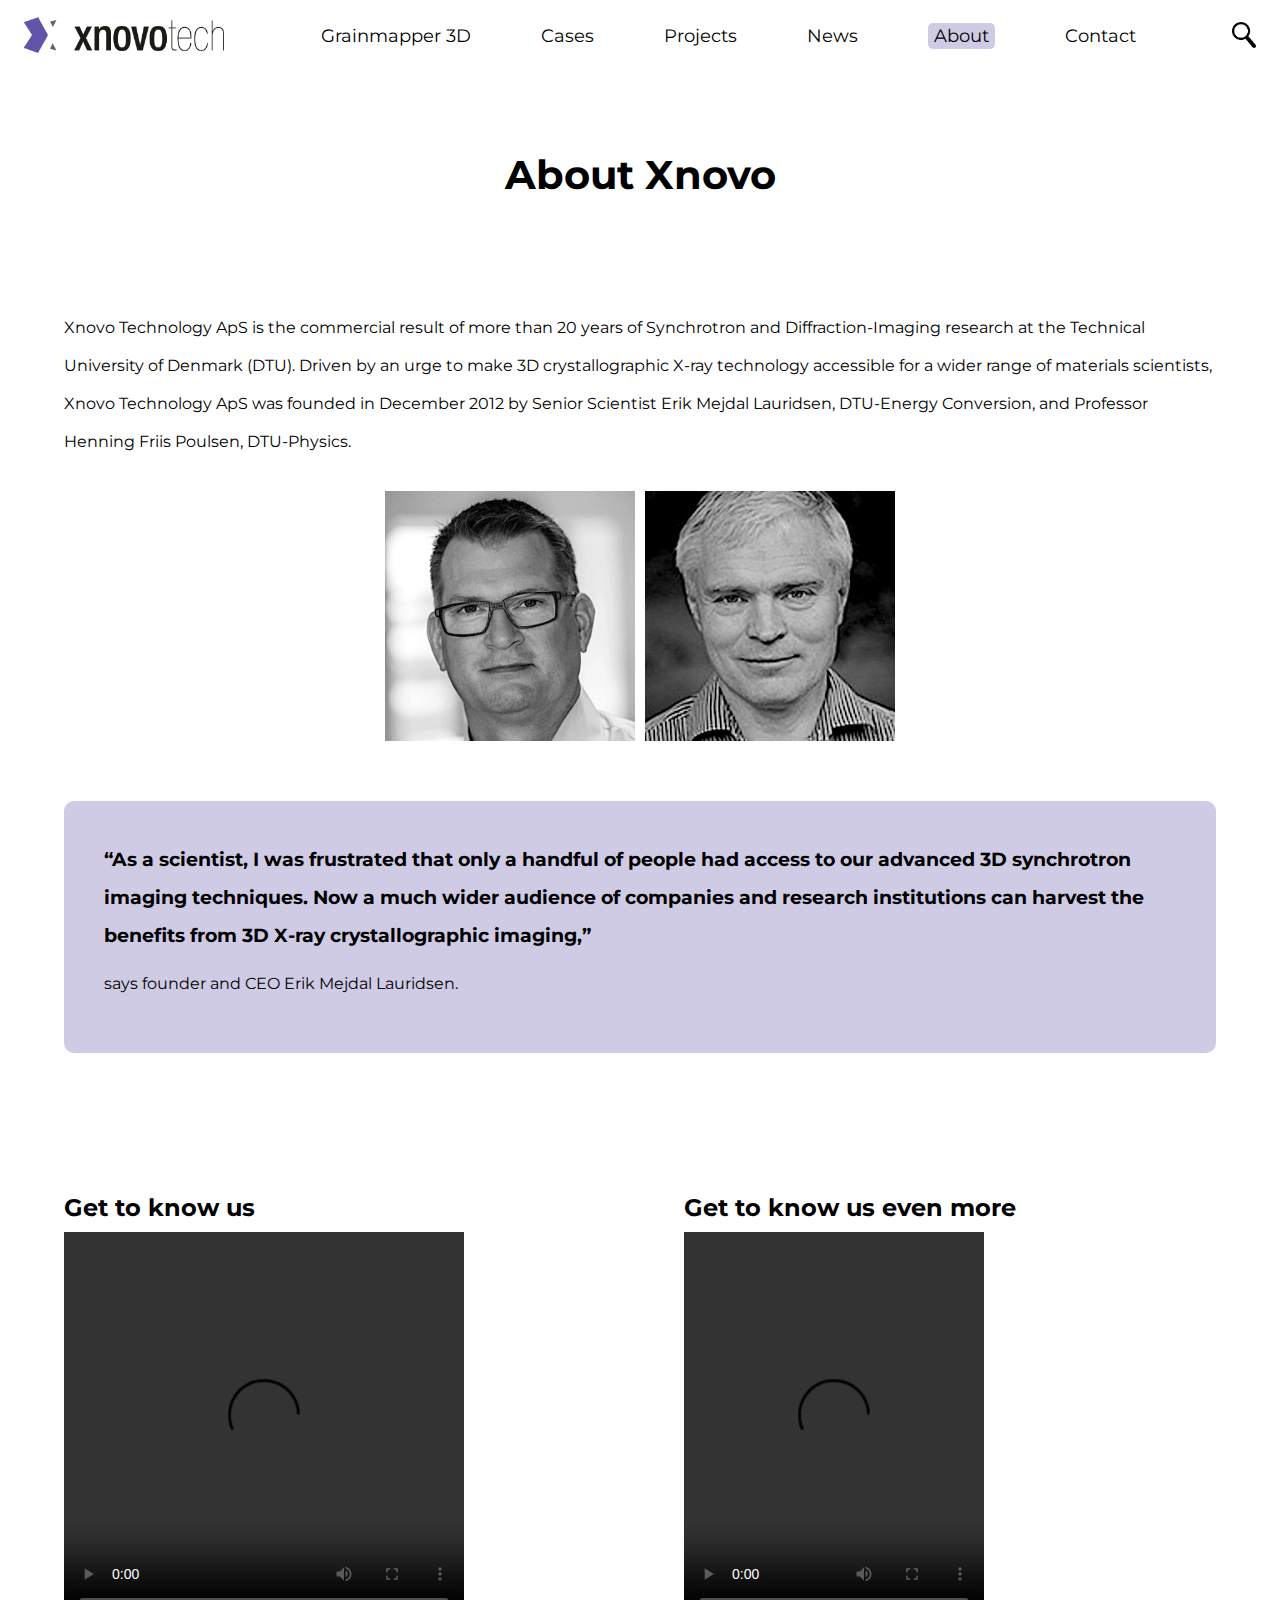
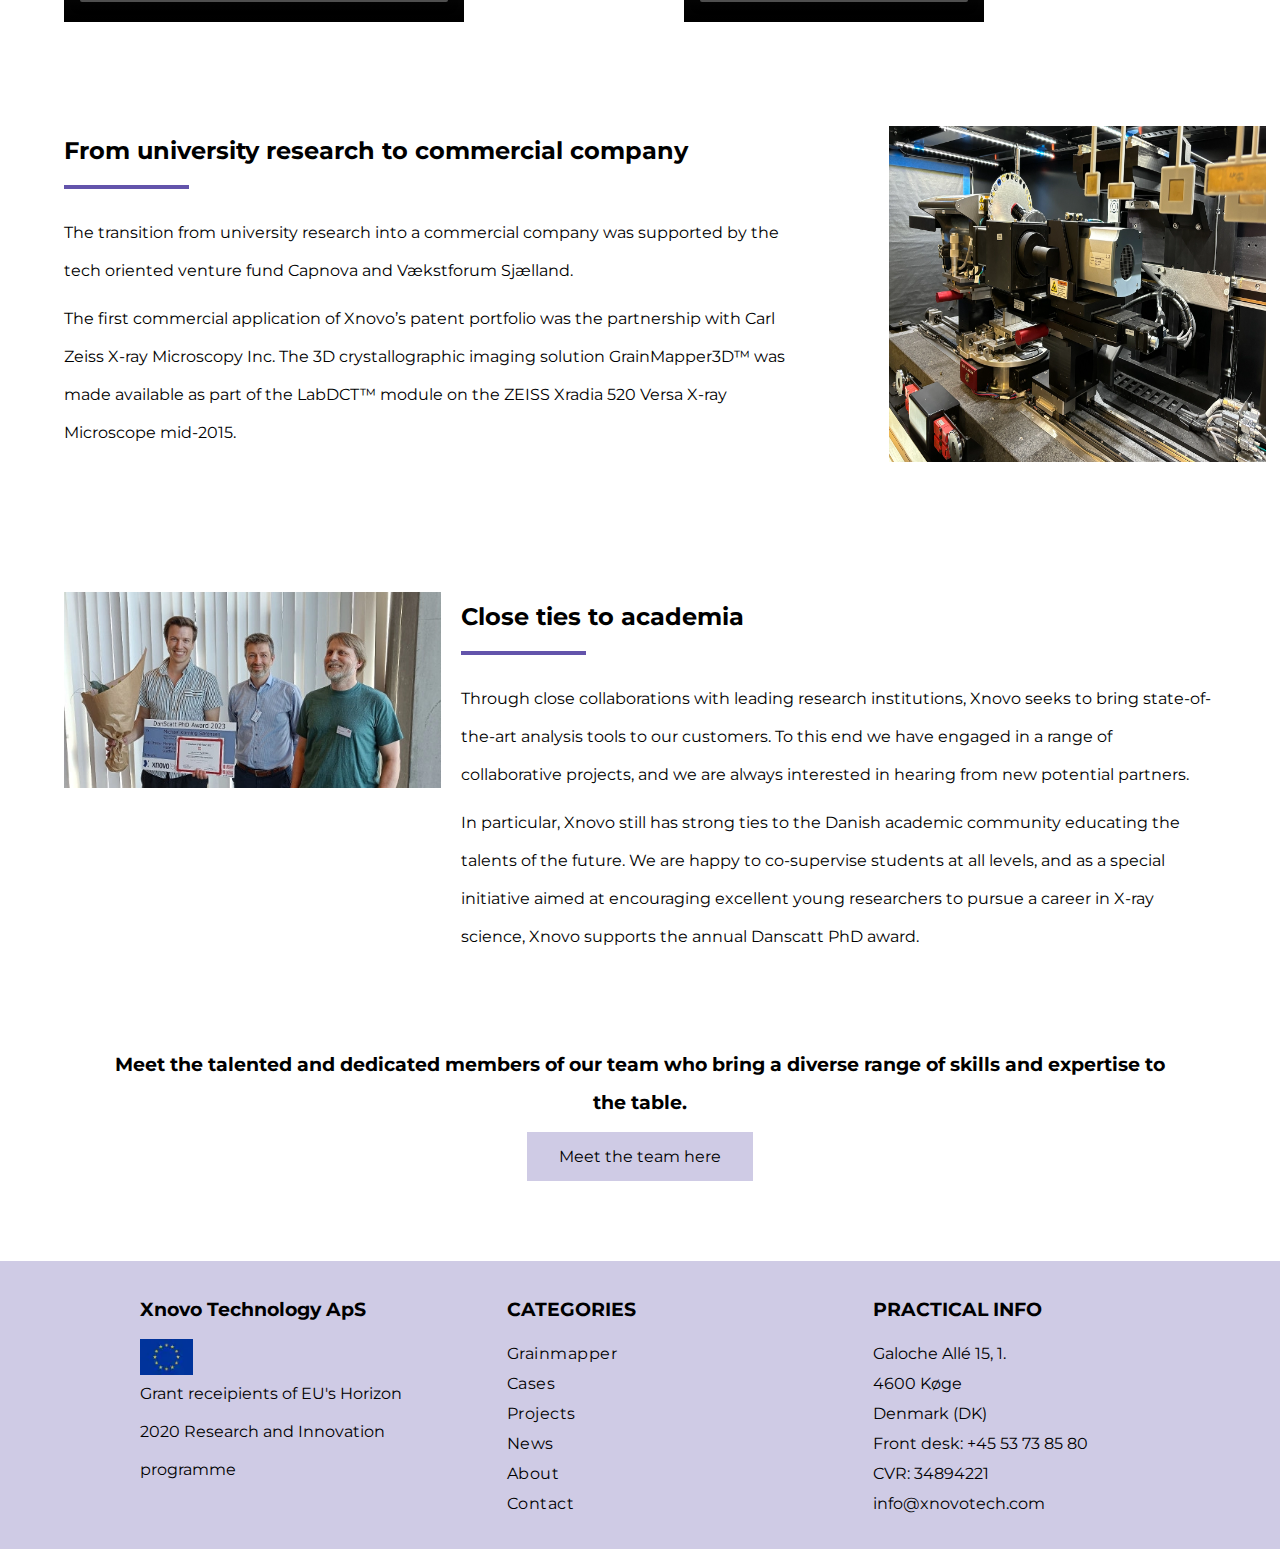
==== commit 4ec49b24: "footer" ====
--- a/about.html
+++ b/about.html
@@ -120,7 +120,7 @@
             </div>
     </main>
     <footer>
-        <div class="grid_1_1_1">
+        <div class="grid_footer">
             <article>
                 <h3 class="footer-column_title">Xnovo Technology ApS</h3>
                 <img src="img/eu_small.webp" alt="billede af eu-flag">
--- a/styles/general.css
+++ b/styles/general.css
@@ -59,7 +59,7 @@
   border-radius: 10px;
 }
 
-@media (min-width: 850px) {
+@media (min-width: 1130px) {
   .grid_1_1 {
     display: grid;
     grid-template-columns: 1fr 1fr;
@@ -107,7 +107,7 @@
     padding: 2px 6px;
     border-radius: 5px;
   }
-  .grid_1_1_1 {
+  .grid_footer {
     display: grid;
     grid-template-columns: 1fr 1fr 1fr;
     max-width: 62.5rem;
@@ -215,7 +215,7 @@
     padding: 0 24px;
   }
 
-  .grid_1_1_1 {
+  .grid_footer {
     display: grid;
     grid-template-rows: 0.5fr 1fr 1fr;
     gap: 20px;
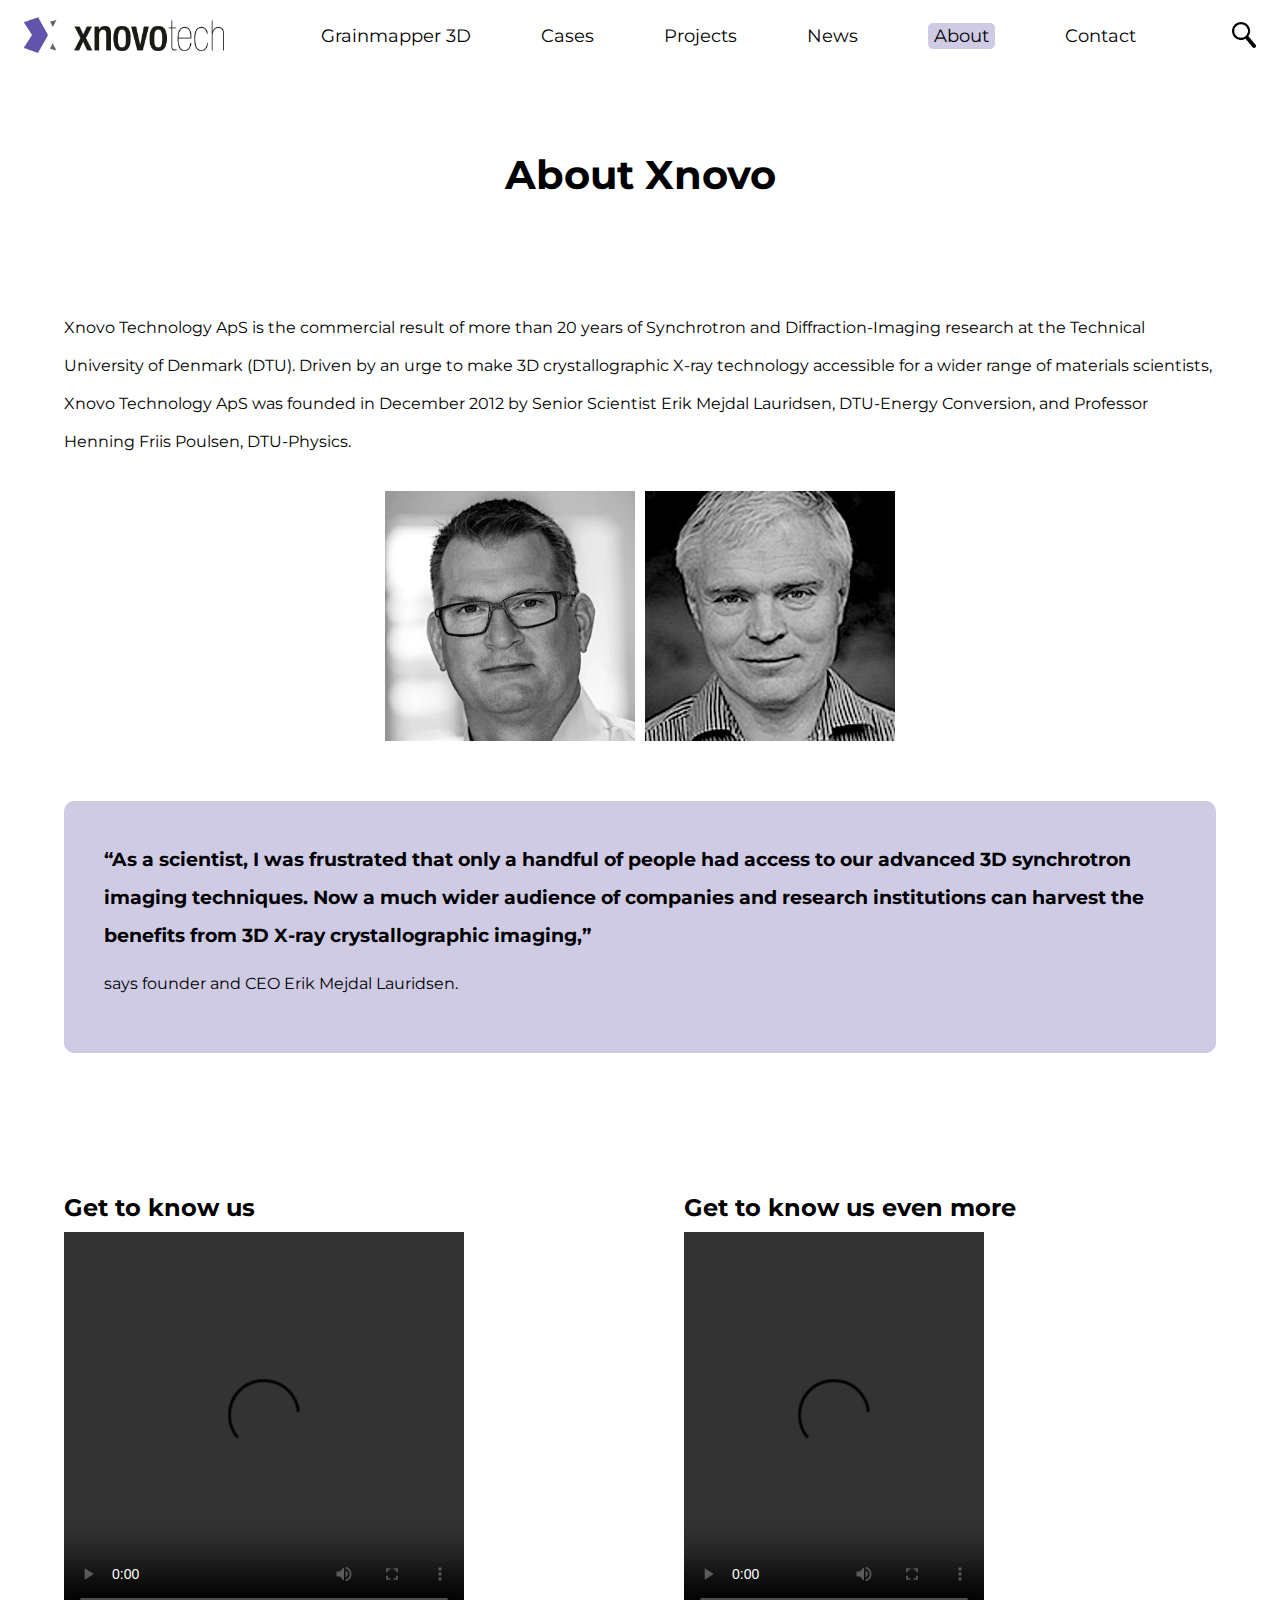
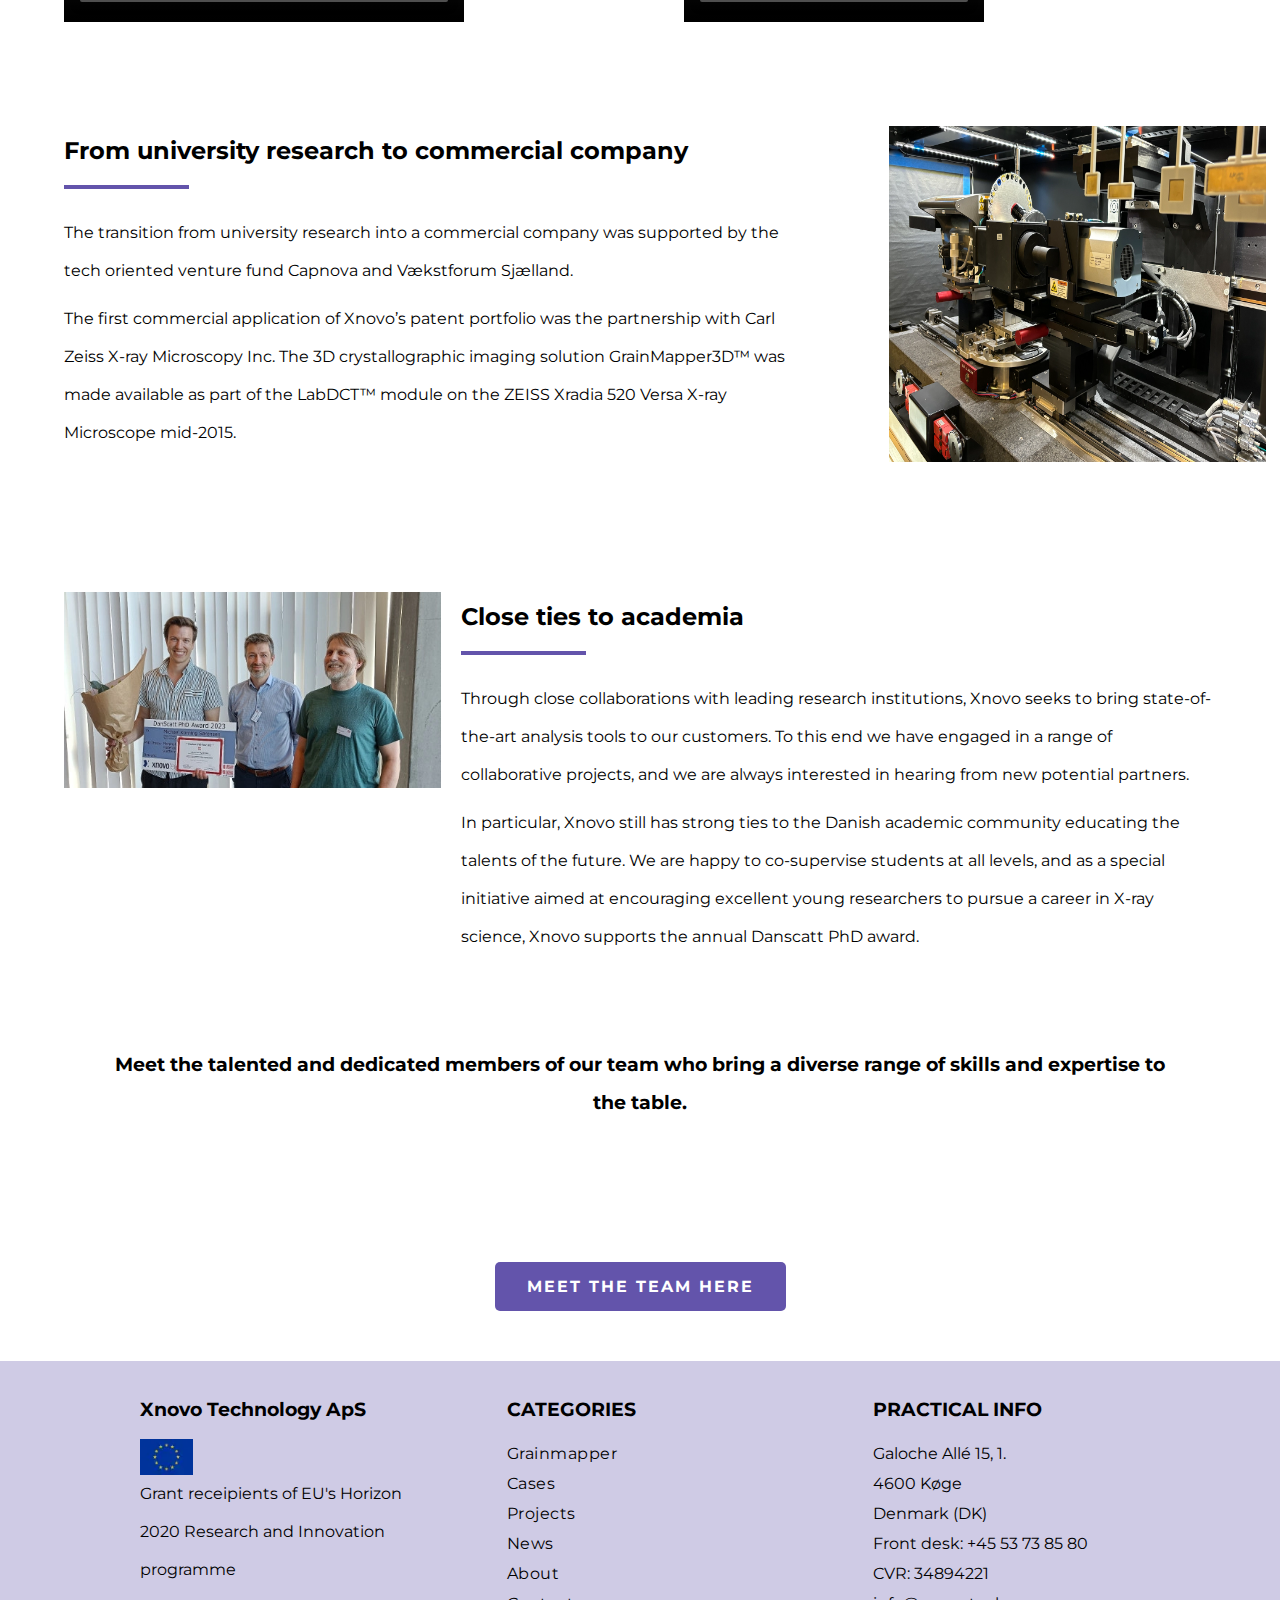
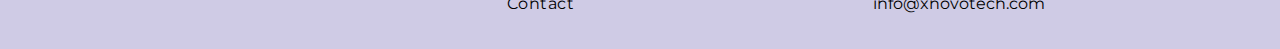
==== commit e10af866: "about validering" ====
--- a/about.html
+++ b/about.html
@@ -14,13 +14,13 @@
     <link rel="preconnect" href="https://fonts.googleapis.com">
     <link rel="preconnect" href="https://fonts.gstatic.com" crossorigin>
     <link href="https://fonts.googleapis.com/css2?family=Montserrat:wght@700&display=swap" rel="stylesheet">
-    <link rel="icon" href="img/favicon_io (4)/favicon.ico" type="image/x-icon" />
+    <link rel="icon" href="img/favicon_io/favicon.ico" type="image/x-icon">
 </head>
 
 <body>
     <header>
         <nav>
-            <ul class="navbar">
+            <div class="navbar">
                 <a href="index.html">
                     <img src="img/logo.webp" alt="Logo" class="logo">
                 </a>
@@ -38,9 +38,9 @@
                     <span class="bar"></span>
                 </div>
                 <div class="ikon">
-                    <img src="img/sog.webp" id="sog_img" alt="Søg ikon" onclick="toggleSearch()" />
+                    <img src="img/sog.webp" id="sog_img" alt="Søg ikon">
                 </div>
-            </ul>
+            </div>
         </nav>
 
 
@@ -100,7 +100,7 @@
             <div class="image-container2">
                 <img src="img/phdpris.webp" alt="billede">
             </div>
-            <div">
+            <div>
                 <h2>Close ties to academia</h2>
                 <hr>
                 <p>Through close collaborations with leading research institutions, Xnovo seeks to bring
@@ -111,13 +111,17 @@
                     the future. We are happy to co-supervise students at all levels, and as a special initiative aimed
                     at encouraging excellent young researchers to pursue a career in X-ray science, Xnovo supports the
                     annual Danscatt PhD award.</p>
-        </div>
+            </div>
         </div>
         <div class="meet_team">
-            <h3>Meet the talented and dedicated members of our team who bring a diverse range of skills and expertise to
+            <h3>Meet the talented and dedicated members of our team who bring a diverse range of skills and
+                expertise to
                 the table.</h3>
-            <div id="knap"> <a href="contact.html"><button>Meet the team here</button></a>
-            </div>
+        </div>
+        <div class="knap">
+            <a href="contact.html" id="button">Meet the team here</a>
+        </div>
+
     </main>
     <footer>
         <div class="grid_footer">
--- a/styles/general.css
+++ b/styles/general.css
@@ -20,6 +20,14 @@
 main {
   padding-left: 5%;
   padding-right: 5%;
+}
+
+li {
+  list-style: none;
+}
+a {
+  color: black;
+  text-decoration: none;
 }
 
 footer {
@@ -54,9 +62,28 @@
 }
 
 .footer-column_list a:hover {
-  color: #cfcbe5;
+  color: #6354ab;
   padding: 10px;
   border-radius: 10px;
+}
+
+.logo {
+  width: 200px;
+}
+
+.ikon {
+  width: 24px;
+  justify-self: end;
+}
+
+.eu_img {
+  padding: 5px 5px 5px 0;
+}
+
+.nav-menu :hover {
+  background-color: #cfcbe5;
+  padding: 2px 6px;
+  border-radius: 5px;
 }
 
 @media (min-width: 1130px) {
@@ -116,38 +143,11 @@
     gap: 100px;
     padding: 30px 0 30px 0;
   }
-}
-
-li {
-  list-style: none;
-}
-a {
-  color: black;
-  text-decoration: none;
-}
-
-.logo {
-  width: 200px;
-}
-
-.ikon {
-  width: 24px;
-  justify-self: end;
-}
-
-.eu_img {
-  padding: 5px;
-}
-
-.nav-menu :hover {
-  background-color: #cfcbe5;
-  padding: 2px 6px;
-  border-radius: 5px;
-}
-
-.hamburger {
-  display: none;
-  cursor: pointer;
+
+  .hamburger {
+    display: none;
+    cursor: pointer;
+  }
 }
 
 @media (max-width: 1130px) {
@@ -218,7 +218,7 @@
   .grid_footer {
     display: grid;
     grid-template-rows: 0.5fr 1fr 1fr;
-    gap: 20px;
+    gap: 40px;
     padding: 30px;
   }
 }
--- a/styles/about.css
+++ b/styles/about.css
@@ -37,23 +37,40 @@
   text-align: center;
   margin: 80px 50px 80px 50px;
 }
-button {
-  background-color: #cfcbe5;
+.knap {
+  justify-self: center;
+  margin-left: auto;
+  margin-right: auto;
+}
+
+#button {
+  background-color: #6354ab;
+  color: white;
   border: none;
   padding: 15px 32px;
   text-align: center;
   text-decoration: none;
+  text-transform: uppercase;
+  font-weight: bold;
+  letter-spacing: 2px;
   display: inline-block;
   font-size: 16px;
   font-family: "Montserrat", sans-serif;
   object-position: 100%;
+  margin-left: auto;
+  margin-right: auto;
+  margin-top: 50px;
+  margin-bottom: 50px;
+
+  border-radius: 5px;
 }
 
-button:hover {
+#button:hover {
   box-shadow: 0 12px 16px 0 rgba(0, 0, 0, 0.24),
     0 17px 50px 0 rgba(0, 0, 0, 0.19);
+  background-color: #cfcbe5;
+  color: #6354ab;
 }
-
 .grid_1_1 {
   display: flex;
   flex-direction: column;
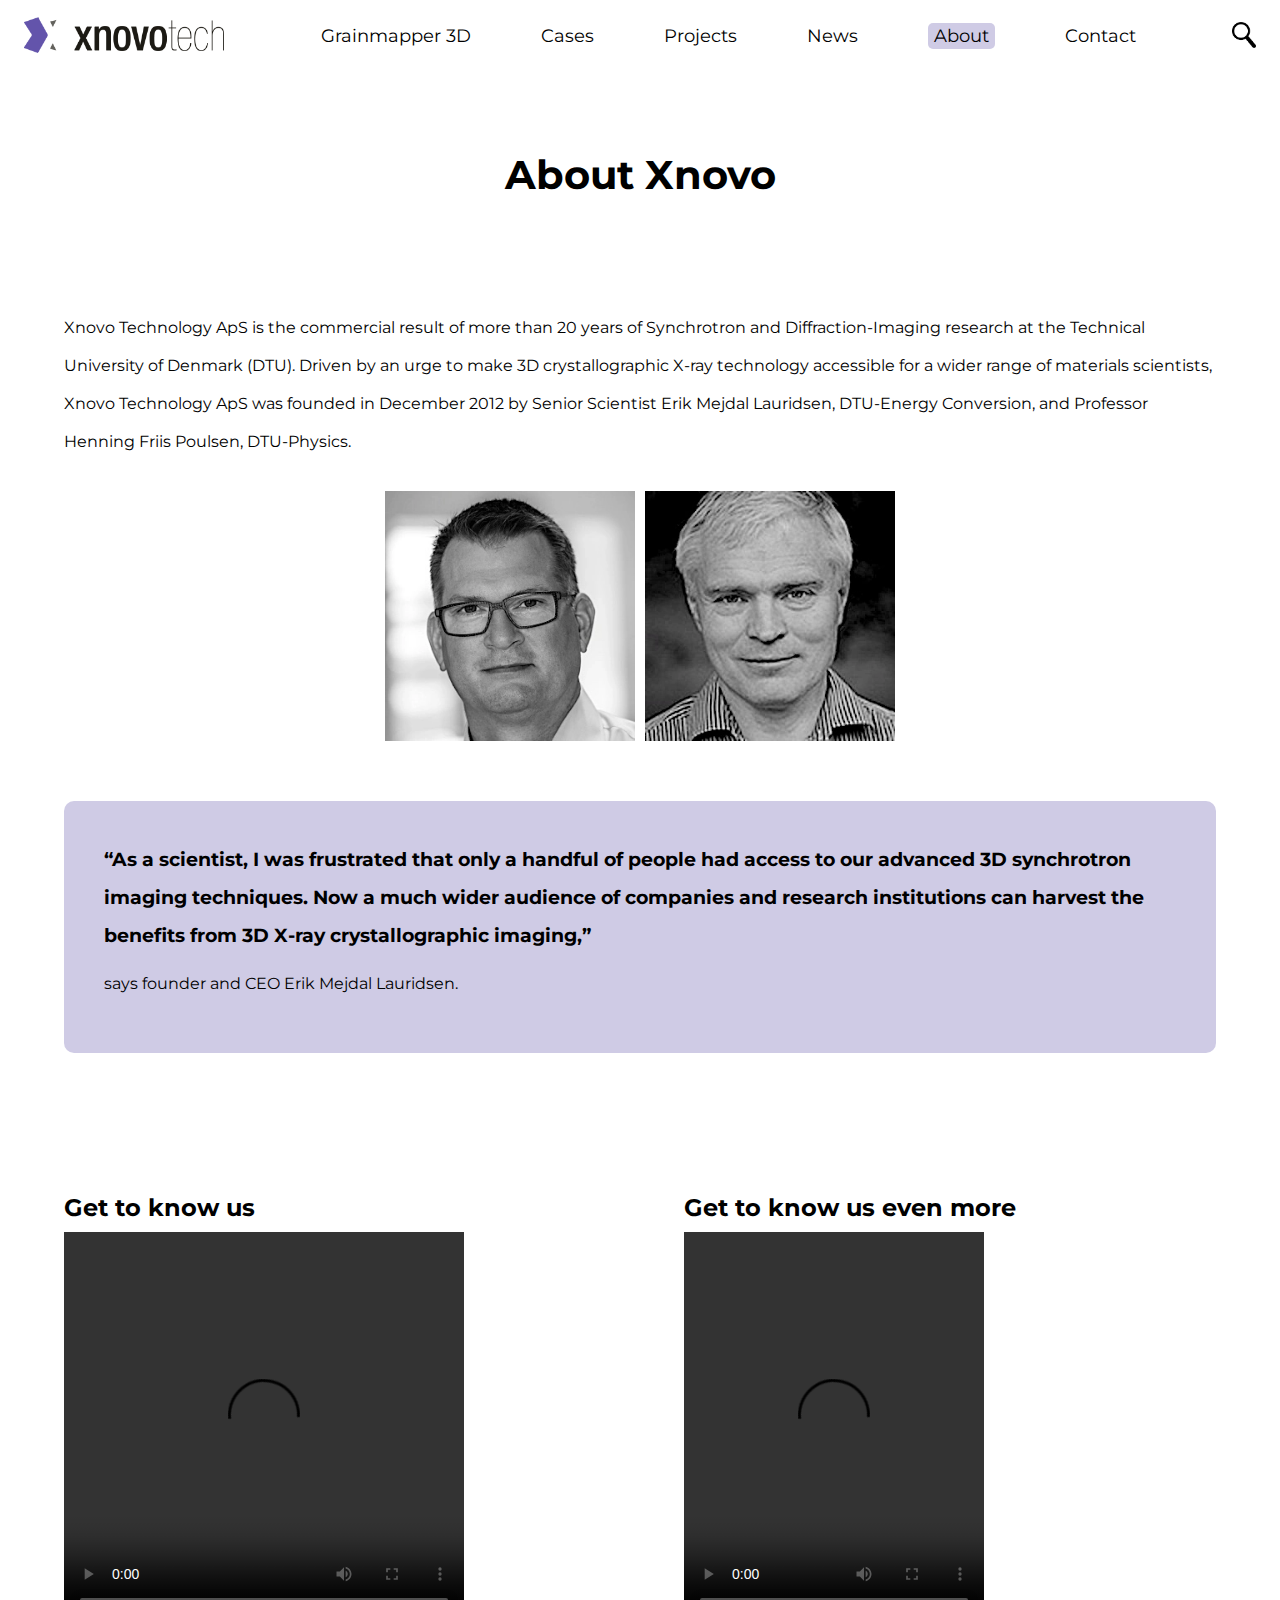
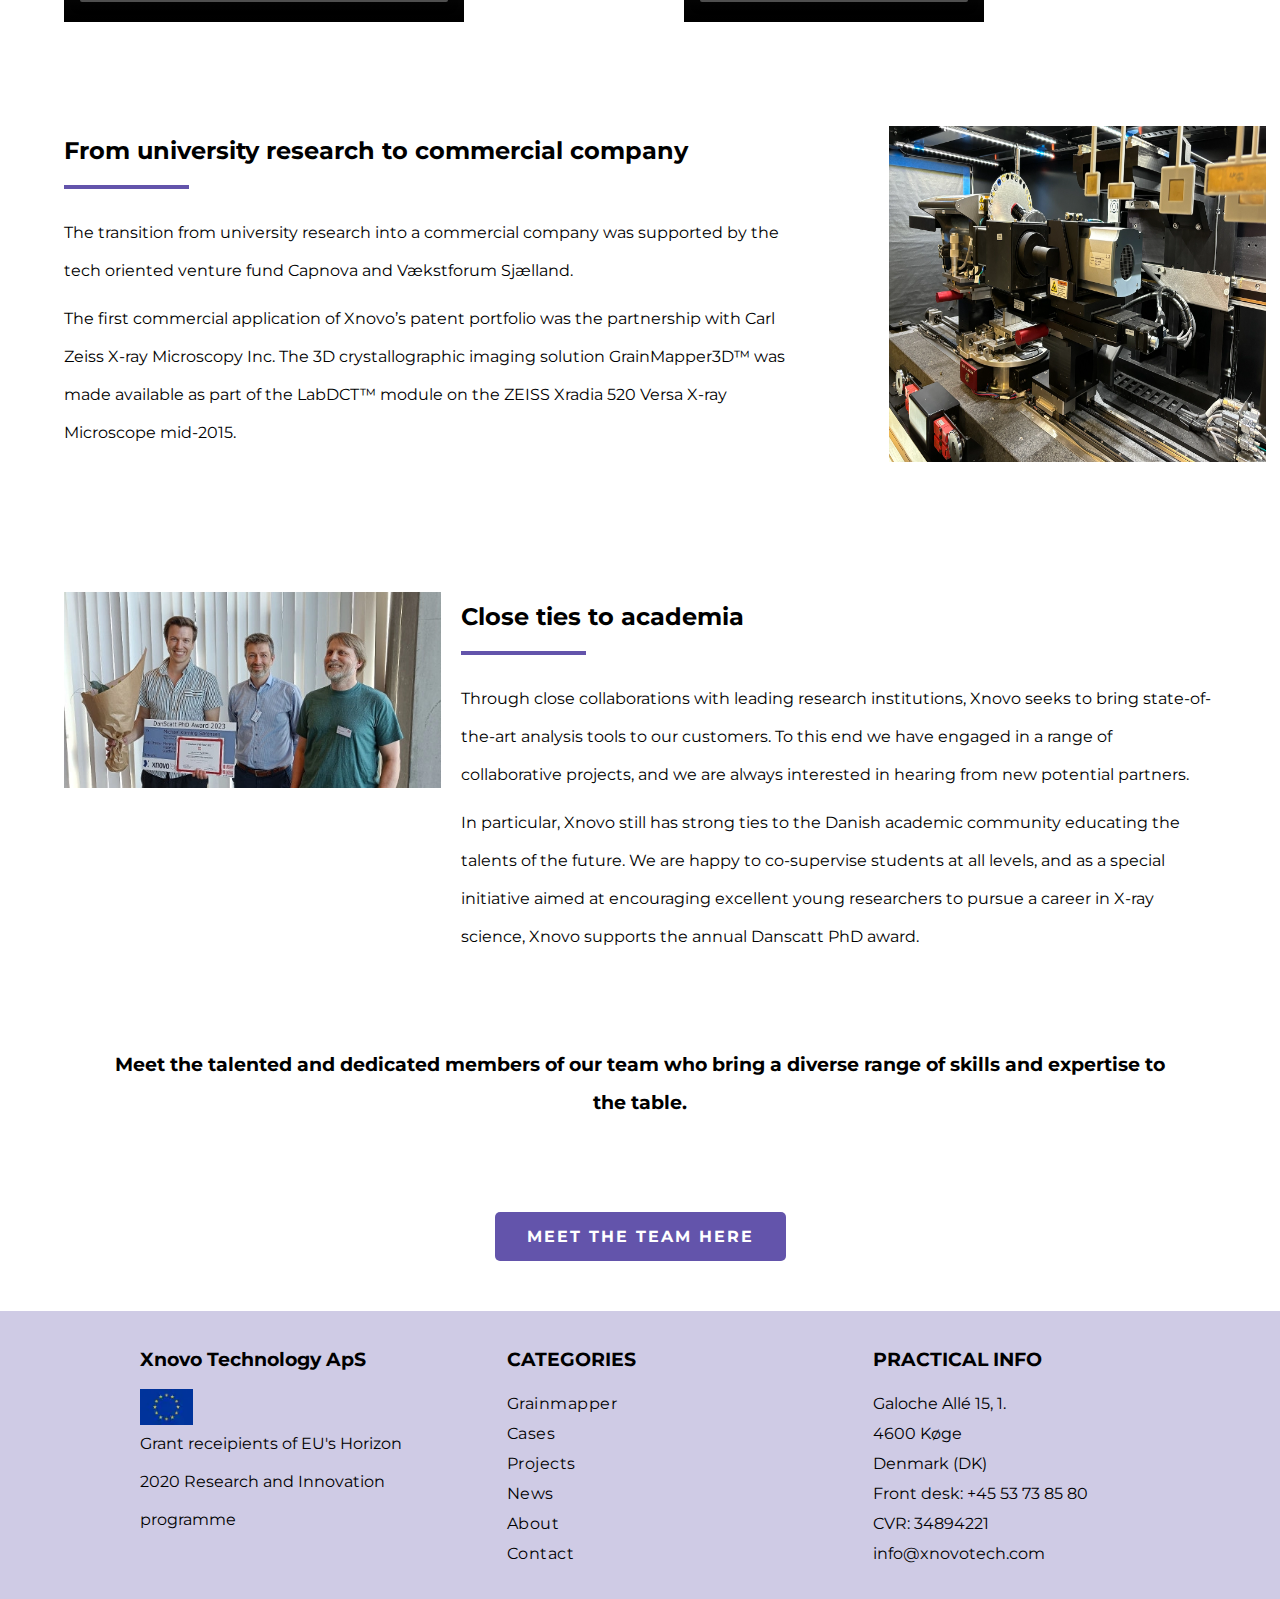
==== commit 33f54bc4: "vid" ====
--- a/about.html
+++ b/about.html
@@ -72,11 +72,11 @@
         <div class="grid_1_2" id="videoes">
             <div>
                 <h2>Get to know us</h2>
-                <video controls src="http://signeaml.dk/kea/05_indhold/xnovo_short2.mp4" class="short_video"></video>
+                <video controls src="http://sarahalbaek.dk/kea/05/xnovo_short2.mp4" class="short_video"></video>
             </div>
             <div>
                 <h2>Get to know us even more</h2>
-                <video controls src="http://signeaml.dk/kea/05_indhold/xnovo_long.mp4" class="long_video"></video>
+                <video controls src="https://sarahalbaek.dk/kea/05/xnovo_long.mp4" class="long_video"></video>
             </div>
         </div>
 
--- a/styles/about.css
+++ b/styles/about.css
@@ -38,7 +38,10 @@
   margin: 80px 50px 80px 50px;
 }
 .knap {
-  justify-self: center;
+  text-align: center;
+  display: flex;
+  justify-content: center;
+  align-items: center;
   margin-left: auto;
   margin-right: auto;
 }
@@ -48,7 +51,6 @@
   color: white;
   border: none;
   padding: 15px 32px;
-  text-align: center;
   text-decoration: none;
   text-transform: uppercase;
   font-weight: bold;
@@ -56,12 +58,7 @@
   display: inline-block;
   font-size: 16px;
   font-family: "Montserrat", sans-serif;
-  object-position: 100%;
-  margin-left: auto;
-  margin-right: auto;
-  margin-top: 50px;
   margin-bottom: 50px;
-
   border-radius: 5px;
 }
 
